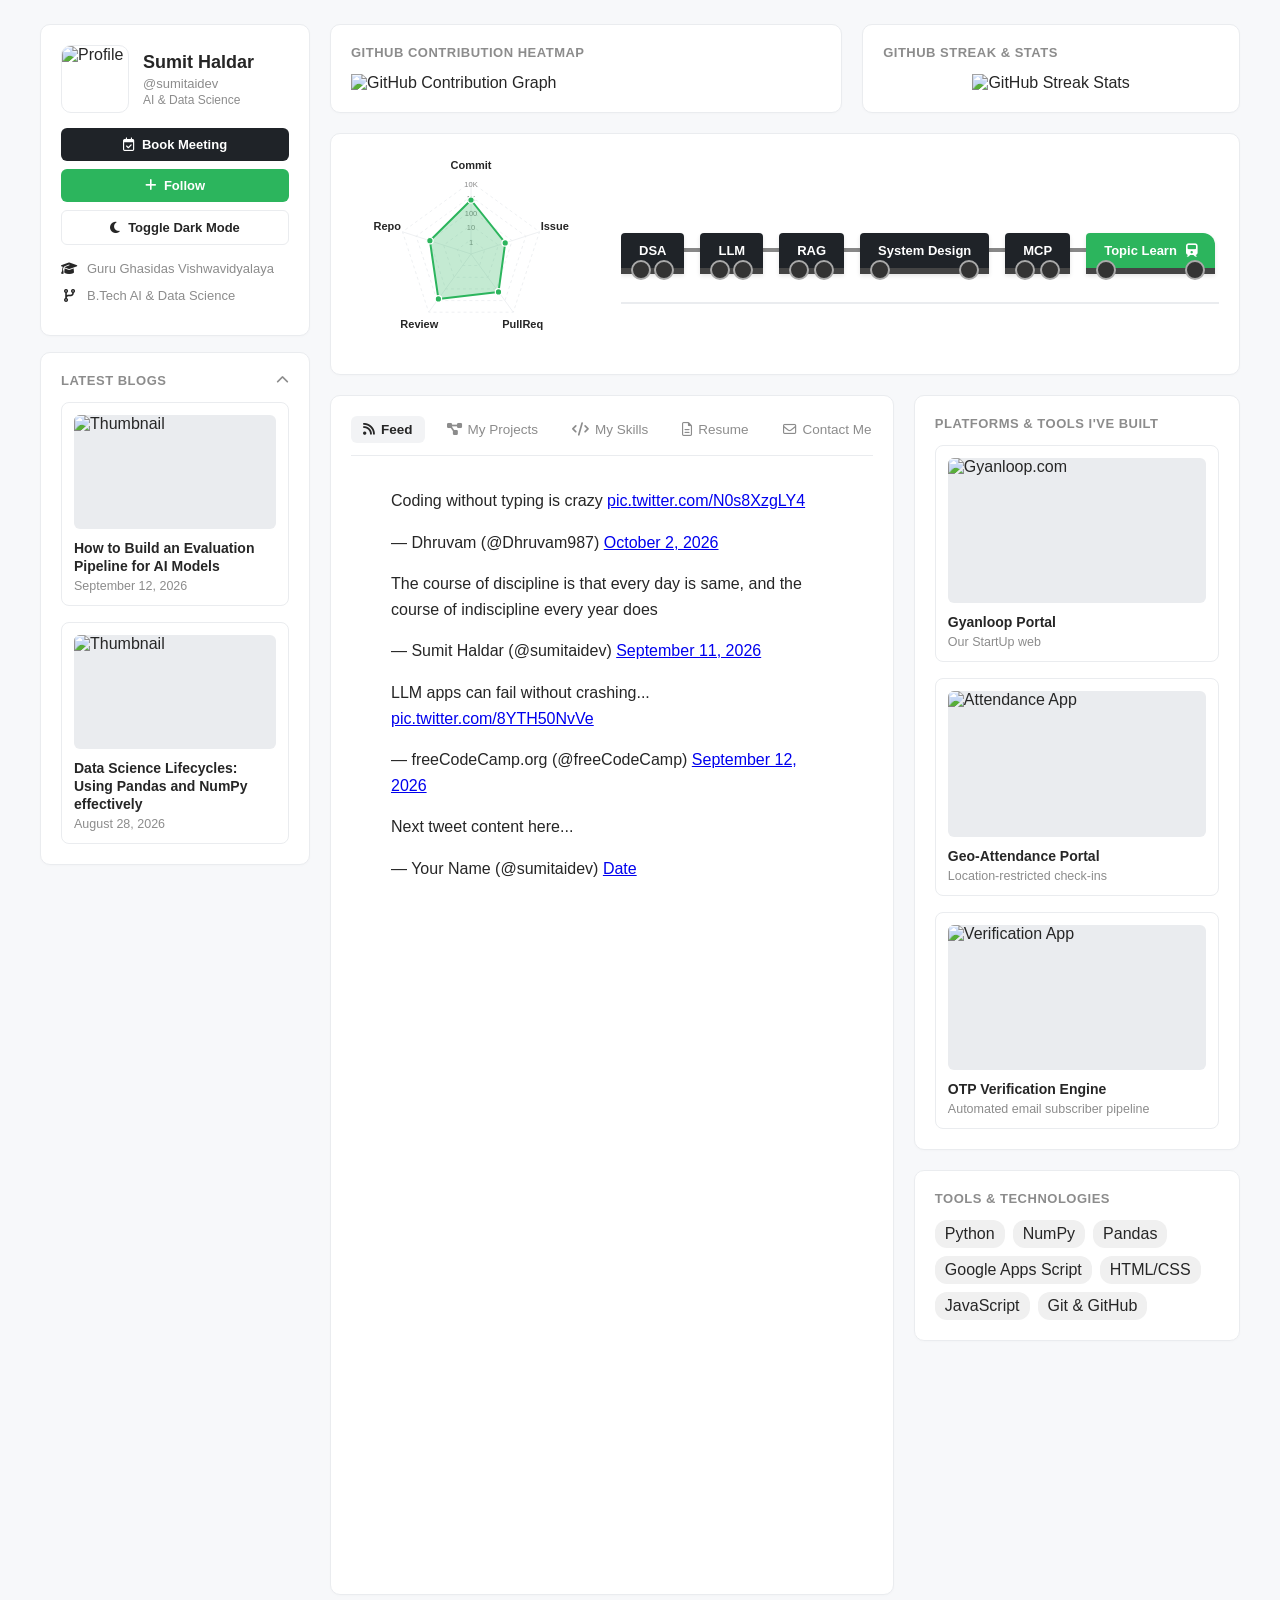
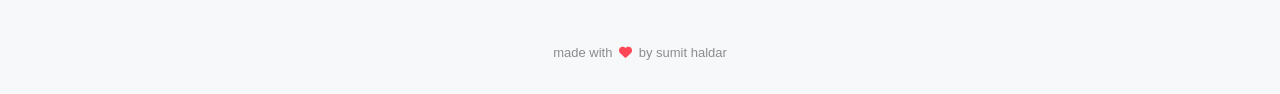
==== index.html @ 77b9a11d "Update print statement from 'Hello' to 'Goodbye'" ====
<!DOCTYPE html>
<html lang="en">
<head>
    <meta charset="UTF-8">
    <meta name="viewport" content="width=device-width, initial-scale=1.0, maximum-scale=1.0, user-scalable=no">
    
    <title>Sumit Haldar - AI & Data Science Portfolio</title>
    <meta name="description" content="Portfolio of Sumit Haldar, a B.Tech student in Artificial Intelligence & Data Science. Discover my projects, tools, and technical articles.">
    <meta name="keywords" content="Sumit Haldar, sumitaidev, AI, Data Science, Python, Machine Learning, Web Development, Portfolio">
    <meta name="author" content="Sumit Haldar">
    <meta property="og:title" content="Sumit Haldar - Developer Portfolio">
    <meta property="og:description" content="AI & Data Science engineering portfolio. Explore my recent automation projects and learning journey.">
    <meta property="og:image" content="https://raw.githubusercontent.com/sumitaidev/sumitaidev.github.io/refs/heads/main/css/Screenshot%202026-08-09%20233620.png">
    
    <link rel="icon" type="image/png" href="https://raw.githubusercontent.com/sumitaidev/sumitaidev.github.io/refs/heads/main/css/Screenshot%202026-08-09%20233620.png">
    <link rel="stylesheet" href="https://cdnjs.cloudflare.com/ajax/libs/font-awesome/6.4.0/css/all.min.css">
    <script async src="https://platform.x.com/widgets.js" charset="utf-8"></script>
    
    <style>
        :root {
            --bg-color: #f7f8fa;
            --card-bg: #ffffff;
            --text-main: #262626;
            --text-muted: #8c8c8c;
            --border-color: #eaecef;
            --brand-green: #2cb55d;
            --brand-dark: #1f2328;
            --hover-bg: #f2f3f5;
            --btn-text: #ffffff;
        }

        body.dark-mode {
            --bg-color: #0d1117;
            --card-bg: #161b22;
            --text-main: #c9d1d9;
            --text-muted: #8b949e;
            --border-color: #30363d;
            --brand-dark: #21262d;
            --hover-bg: #21262d;
            --btn-text: #c9d1d9;
        }

        * { box-sizing: border-box; }

        body {
            font-family: -apple-system, BlinkMacSystemFont, "Segoe UI", Roboto, Helvetica, Arial, sans-serif;
            background-color: var(--bg-color);
            color: var(--text-main);
            margin: 0;
            padding: 24px 16px;
            display: flex;
            flex-direction: column;
            align-items: center;
            transition: background-color 0.3s, color 0.3s;
            overflow-x: hidden;
        }

        .container { display: flex; gap: 20px; max-width: 1200px; width: 100%; align-items: flex-start; }

        .card {
            background: var(--card-bg);
            border-radius: 10px;
            border: 1px solid var(--border-color);
            box-shadow: 0 1px 3px rgba(0,0,0,0.02);
            padding: 20px;
            transition: background-color 0.3s, border-color 0.3s;
            width: 100%;
        }

        /* --- Sidebar --- */
        .sidebar { width: 270px; flex-shrink: 0; display: flex; flex-direction: column; gap: 16px; }
        .profile-header { display: flex; align-items: center; gap: 14px; }
        .profile-pic { width: 68px; height: 68px; border-radius: 10px; object-fit: cover; border: 1px solid var(--border-color); }
        .profile-info h1 { font-size: 18px; margin: 0 0 3px 0; }
        .profile-info p { font-size: 13px; color: var(--text-muted); margin: 0; }
        
        .btn-group { display: flex; flex-direction: column; gap: 8px; margin-top: 15px; }
        .btn-primary, .btn-meeting, .btn-toggle { display: flex; align-items: center; justify-content: center; gap: 8px; border-radius: 6px; padding: 9px 12px; font-size: 13px; font-weight: 600; text-decoration: none; cursor: pointer; border: none; transition: opacity 0.2s, background-color 0.3s; }
        .btn-primary { background: var(--brand-green); color: #ffffff; }
        .btn-meeting { background: var(--brand-dark); color: var(--btn-text); }
        .btn-toggle { background: transparent; color: var(--text-main); border: 1px solid var(--border-color); }
        .btn-primary:hover, .btn-meeting:hover { opacity: 0.92; }
        .btn-toggle:hover { background: var(--hover-bg); }
        
        .info-list { list-style: none; padding: 0; margin: 16px 0 0 0; font-size: 13px; color: var(--text-muted); }
        .info-list li { margin-bottom: 12px; display: flex; align-items: center; gap: 10px; word-break: break-word; }
        .info-list i { width: 16px; text-align: center; color: var(--text-main); }
        .info-list a { color: inherit; text-decoration: none; }
        .info-list a:hover { text-decoration: underline; }

        /* Blog Toggle & List Styling */
        .blog-toggle { cursor: pointer; display: flex; justify-content: space-between; align-items: center; margin: 0; }
        .toggle-icon { transition: transform 0.3s ease; }
        .toggle-icon.closed { transform: rotate(180deg); }
        .blog-wrapper { max-height: 1500px; opacity: 1; transition: max-height 0.4s ease, opacity 0.3s ease, margin-top 0.3s ease; overflow: hidden; margin-top: 14px; }
        .blog-wrapper.closed { max-height: 0; opacity: 0; margin-top: 0; }

        .blog-list, .platform-list { display: flex; flex-direction: column; gap: 16px; }
        .blog-item, .platform-item { display: flex; flex-direction: column; gap: 10px; text-decoration: none; color: inherit; padding: 12px; border-radius: 8px; border: 1px solid var(--border-color); background: var(--card-bg); transition: background 0.15s; }
        .blog-item:hover, .platform-item:hover { background: var(--hover-bg); border-color: var(--text-muted); }
        .blog-thumb, .platform-thumb { width: 100%; aspect-ratio: 16 / 9; border-radius: 6px; object-fit: cover; flex-shrink: 0; background: var(--border-color); }
        .blog-info h4, .platform-info h4 { margin: 0 0 4px 0; font-size: 14px; color: var(--text-main); line-height: 1.3; }
        .blog-info p, .platform-info p { margin: 0; font-size: 12.5px; color: var(--text-muted); }

        /* --- Main Content Section --- */
        .main-content { flex: 1; display: flex; flex-direction: column; gap: 20px; min-width: 0; width: 100%; }
        .top-row { display: flex; gap: 20px; width: 100%; }
        .heatmap-card { flex: 1.4; display: flex; flex-direction: column; overflow-x: auto; }
        .streak-card { flex: 1; display: flex; flex-direction: column; align-items: center; justify-content: center; overflow: hidden; }
        .section-title { font-size: 13px; font-weight: 600; color: var(--text-muted); text-transform: uppercase; letter-spacing: 0.5px; margin: 0 0 14px 0; }

        /* --- Learning Journey Bar (Middle Row) --- */
        .learning-wrapper { display: flex; gap: 20px; align-items: center; padding: 10px; width: 100%; overflow: hidden; }
        
        /* Radar chart container */
        .radar-wrapper { 
            position: relative; 
            width: 220px; 
            height: 200px; 
            flex-shrink: 0; 
            margin-left: 10px;
            display: flex;
            align-items: center;
            justify-content: center;
        }
        .radar-svg { width: 100%; height: 100%; }

        .train-viewport { flex: 1; overflow: hidden; position: relative; height: 100px; display: flex; align-items: center; border-bottom: 2px solid var(--border-color); margin-left: 20px; }
        .train-track { display: flex; align-items: center; position: absolute; white-space: nowrap; animation: trainMoveLR 14s linear infinite; }
        .train-car { background: var(--brand-dark); color: var(--btn-text); padding: 10px 18px; border-radius: 4px 4px 0 0; font-weight: 600; font-size: 13px; position: relative; border-bottom: 6px solid #444; box-shadow: 0 2px 4px rgba(0,0,0,0.1); }
        .train-car.engine { border-radius: 4px 12px 0 0; background: var(--brand-green); color: #fff; }
        .train-car::before, .train-car::after { content: ''; position: absolute; bottom: -12px; width: 16px; height: 16px; background: #333; border-radius: 50%; border: 2px solid #aaa; }
        .train-car::before { left: 10px; }
        .train-car::after { right: 10px; }
        .coupler { width: 16px; height: 4px; background: #888; margin-bottom: 6px; }

        @keyframes trainMoveLR {
            0% { left: 0; transform: translateX(-100%); }
            100% { left: 100%; transform: translateX(0); }
        }

        /* --- Bottom Split & Tabs --- */
        .bottom-split { display: flex; gap: 20px; align-items: flex-start; width: 100%; }
        .feed-column { flex: 1.6; min-width: 0; width: 100%; }
        .side-column { flex: 1; display: flex; flex-direction: column; gap: 20px; min-width: 280px; width: 100%; }

        /* Hidden scrollbar on tabs */
        .tabs {
            display: flex;
            gap: 10px;
            border-bottom: 1px solid var(--border-color);
            padding-bottom: 12px;
            margin-bottom: 16px;
            overflow-x: auto;
            overflow-y: hidden;
            -webkit-overflow-scrolling: touch;
            scrollbar-width: none;
            -ms-overflow-style: none;
        }
        .tabs::-webkit-scrollbar { display: none; height: 0; width: 0; }

        .tab { font-size: 13.5px; color: var(--text-muted); font-weight: 500; cursor: pointer; display: flex; align-items: center; gap: 6px; padding: 6px 12px; border-radius: 6px; transition: all 0.2s; white-space: nowrap; }
        .tab:hover { background: var(--hover-bg); }
        .tab.active { color: var(--text-main); background: var(--hover-bg); font-weight: 600; }

        .tab-content { display: none; min-height: 280px; line-height: 1.6; width: 100%; overflow-x: hidden; }
        .tab-content.active { display: block; animation: fadeIn 0.3s ease; }
        
        .tab-content iframe, .tab-content blockquote { max-width: 100%; border-radius: 8px; }
        @keyframes fadeIn { from { opacity: 0; } to { opacity: 1; } }

        /* --- Project Card Grid --- */
        .project-grid { display: grid; grid-template-columns: 1fr; gap: 16px; }
        .project-card { border: 1px solid var(--border-color); border-radius: 8px; overflow: hidden; background: var(--card-bg); display: flex; flex-direction: column; }
        .project-card img { width: 100%; aspect-ratio: 16 / 9; object-fit: cover; }
        .project-card-body { padding: 14px; }
        .project-card-body h4 { margin: 0 0 6px 0; font-size: 15px; color: var(--text-main); }
        .project-card-body p { margin: 0; font-size: 13px; color: var(--text-muted); line-height: 1.4; }

        .tool-badge { background: var(--hover-bg); color: var(--text-main); padding: 5px 10px; border-radius: 12px; font-size: 12px; border: 1px solid var(--border-color); display: inline-block; }

        /* --- Form Styling --- */
        .contact-form { display: flex; flex-direction: column; gap: 12px; max-width: 480px; margin-top: 15px;}
        .contact-form input, .contact-form textarea { width: 100%; padding: 10px 12px; border: 1px solid var(--border-color); border-radius: 6px; font-family: inherit; font-size: 13px; background: var(--card-bg); color: var(--text-main); }
        .contact-form textarea { resize: vertical; min-height: 100px; }
        .contact-form button { background: var(--brand-dark); color: var(--btn-text); border: none; padding: 10px; border-radius: 6px; font-weight: 600; cursor: pointer; transition: opacity 0.2s; }
        .contact-form button:hover { opacity: 0.92; }

        /* --- Footer --- */
        .footer { width: 100%; text-align: center; padding: 30px 20px 10px 20px; font-size: 13px; color: var(--text-muted); font-weight: 500; margin-top: 20px; }
        .footer i { color: #ff4757; margin: 0 3px; }

        /* --- Modal Popup Styling --- */
        .modal-overlay { position: fixed; top: 0; left: 0; right: 0; bottom: 0; background: rgba(0,0,0,0.6); display: flex; justify-content: center; align-items: center; z-index: 1000; opacity: 0; pointer-events: none; transition: opacity 0.3s ease; backdrop-filter: blur(3px); }
        .modal-overlay.show { opacity: 1; pointer-events: auto; }
        .modal-content { background: var(--card-bg); width: 90%; max-width: 380px; padding: 24px; border-radius: 12px; border: 1px solid var(--border-color); position: relative; text-align: center; transform: translateY(20px); transition: transform 0.3s ease; box-shadow: 0 10px 25px rgba(0,0,0,0.2); }
        .modal-overlay.show .modal-content { transform: translateY(0); }
        .modal-close { position: absolute; top: 12px; right: 16px; cursor: pointer; font-size: 24px; color: var(--text-muted); border: none; background: transparent; transition: color 0.2s; }
        .modal-close:hover { color: var(--text-main); }
        .modal-title { font-size: 18px; font-weight: 600; margin: 0 0 20px 0; color: var(--text-main); }
        
        .social-btn { display: flex; align-items: center; justify-content: center; gap: 10px; width: 100%; padding: 12px; margin-bottom: 12px; border-radius: 8px; background: var(--hover-bg); border: 1px solid var(--border-color); color: var(--text-main); text-decoration: none; font-weight: 600; font-size: 14px; transition: background 0.2s; }
        .social-btn:hover { background: var(--border-color); }
        
        .btn-subscribe { display: block; width: 100%; padding: 14px; margin-top: 20px; background: var(--brand-green); color: #fff; font-weight: 600; border-radius: 8px; border: none; cursor: pointer; font-size: 14px; transition: opacity 0.2s; }
        .btn-subscribe:hover { opacity: 0.9; }

        /* --- MOBILE RESPONSIVENESS --- */
        @media (max-width: 992px) {
            body { padding: 16px 16px 90px 16px; }
            .container { flex-direction: column; }
            .sidebar { width: 100%; }
            .top-row { flex-direction: column; }
            .bottom-split { flex-direction: column; }
            
            .feed-column { min-height: 85vh; } 
            .side-column { width: 100%; }
            
            .streak-card, #learning-row { display: none !important; }

            .tabs {
                position: fixed;
                bottom: 0;
                left: 0;
                width: 100%;
                background: var(--card-bg);
                border-top: 1px solid var(--border-color);
                border-bottom: none;
                margin: 0;
                padding: 10px 5px 15px 5px;
                display: flex;
                justify-content: space-around;
                z-index: 1000;
                box-shadow: 0 -4px 15px rgba(0,0,0,0.05);
                border-radius: 0;
                overflow-x: visible;
                scrollbar-width: none;
            }
            .tabs::-webkit-scrollbar { display: none; }
            .tab {
                flex-direction: column;
                gap: 4px;
                font-size: 11px;
                padding: 4px 8px;
                background: transparent !important;
                border-radius: 8px;
            }
            .tab i { font-size: 18px; }
            .tab.active { color: var(--brand-green); font-weight: 700; }
        }
    </style>
</head>
<body>

    <div class="container">
        <!-- 1. SIDEBAR -->
        <aside class="sidebar">
            <div class="card">
                <div class="profile-header">
                    <img src="https://raw.githubusercontent.com/sumitaidev/sumitaidev.github.io/refs/heads/main/css/Screenshot%202026-08-09%20233620.png" alt="Profile" class="profile-pic">
                    <div class="profile-info">
                        <h1>Sumit Haldar</h1>
                        <p>@sumitaidev</p>
                        <p style="font-size: 12px; margin-top: 2px;">AI & Data Science</p>
                    </div>
                </div>

                <div class="btn-group">
                    <a href="https://calendly.com" target="_blank" class="btn-meeting"><i class="fa-regular fa-calendar-check"></i> Book Meeting</a>
                    <button id="follow-btn" class="btn-primary"><i class="fa-solid fa-plus"></i> Follow</button>
                    <button id="theme-toggle" class="btn-toggle"><i class="fa-solid fa-moon"></i> Toggle Dark Mode</button>
                </div>

                <ul class="info-list">
                    <li><i class="fa-solid fa-graduation-cap"></i> Guru Ghasidas Vishwavidyalaya</li>
                    <li><i class="fa-solid fa-code-branch"></i> B.Tech AI & Data Science</li>
                </ul>
            </div>

            <div class="card" id="blog-scroll-anchor">
                <div class="section-title blog-toggle" id="blog-toggle">
                    <span>Latest Blogs</span>
                    <i class="fa-solid fa-chevron-up toggle-icon"></i>
                </div>
                <div id="sidebar-blogs" class="blog-wrapper">
                    <p style="color: var(--text-muted); font-size: 13px;">Loading blogs...</p>
                </div>
            </div>
        </aside>

        <!-- MAIN AREA -->
        <main class="main-content">
            
            <!-- TOP ROW -->
            <div class="top-row">
                <div class="card heatmap-card">
                    <div class="section-title">GitHub Contribution Heatmap</div>
                    <img src="https://ghchart.rshah.org/2cb55d/sumitaidev" alt="GitHub Contribution Graph" style="max-width: 100%; height: auto;" />
                </div>
                <div class="card streak-card">
                    <div class="section-title" style="align-self: flex-start;">GitHub Streak & Stats</div>
                    <img src="https://github-readme-streak-stats.herokuapp.com/?user=sumitaidev&theme=transparent&hide_border=true&stroke=2cb55d&ring=2cb55d&fire=2cb55d&currStreakNum=262626" alt="GitHub Streak Stats" style="max-width: 100%; height: auto;" />
                </div>
            </div>

            <!-- MIDDLE ROW (loaded from learning.txt) -->
            <div class="card" id="learning-row" style="padding: 10px;">
                <p style="color: var(--text-muted); font-size: 13px; text-align: center;">Loading learning journey...</p>
            </div>

            <!-- BOTTOM SPLIT -->
            <div class="bottom-split">
                
                <!-- FEED COLUMN -->
                <div class="card feed-column">
                    <div class="tabs">
                        <div class="tab active" data-file="feed.txt" data-target="feed"><i class="fa-solid fa-rss"></i> Feed</div>
                        <div class="tab" data-file="projects.txt" data-target="projects"><i class="fa-solid fa-diagram-project"></i> My Projects</div>
                        <div class="tab" data-file="skills.txt" data-target="skills"><i class="fa-solid fa-code"></i> My Skills</div>
                        <div class="tab" data-file="resume.txt" data-target="resume"><i class="fa-regular fa-file-lines"></i> Resume</div>
                        <div class="tab" data-file="contact.txt" data-target="contact"><i class="fa-regular fa-envelope"></i> Contact Me</div>
                    </div>

                    <div id="feed" class="tab-content active"><p style="color: var(--text-muted); font-size: 13px;">Loading feed...</p></div>
                    <div id="projects" class="tab-content"><p style="color: var(--text-muted); font-size: 13px;">Loading projects...</p></div>
                    <div id="skills" class="tab-content"><p style="color: var(--text-muted); font-size: 13px;">Loading skills...</p></div>
                    <div id="resume" class="tab-content"><p style="color: var(--text-muted); font-size: 13px;">Loading resume...</p></div>
                    <div id="contact" class="tab-content"><p style="color: var(--text-muted); font-size: 13px;">Loading contact...</p></div>
                </div>

                <!-- SIDE COLUMN -->
                <div class="side-column">
                    <div class="card">
                        <div class="section-title">Platforms & Tools I've Built</div>
                        <div id="platforms-container" class="platform-list">
                            <p style="color: var(--text-muted); font-size: 13px;">Loading platforms...</p>
                        </div>
                    </div>

                    <div class="card">
                        <div class="section-title">Tools & Technologies</div>
                        <div id="tools-container" style="display: flex; flex-wrap: wrap; gap: 8px;">
                            <p style="color: var(--text-muted); font-size: 13px;">Loading tools...</p>
                        </div>
                    </div>
                </div>
            </div>
        </main>
    </div>

    <!-- FOOTER -->
    <footer class="footer">
        made with <i class="fa-solid fa-heart"></i> by sumit haldar
    </footer>

    <!-- POPUP MODAL -->
    <div id="follow-modal" class="modal-overlay">
        <div class="modal-content">
            <button class="modal-close" id="close-modal">&times;</button>
            <h3 class="modal-title">Connect with me</h3>
            
            <a href="https://github.com/sumitaidev" target="_blank" class="social-btn">
                <i class="fa-brands fa-github"></i> GitHub
            </a>
            <a href="https://x.com/sumitaidev" target="_blank" class="social-btn">
                <i class="fa-brands fa-x-twitter"></i> X (Twitter)
            </a>
            <a href="https://linkedin.com/in/sumitaidev" target="_blank" class="social-btn">
                <i class="fa-brands fa-linkedin"></i> LinkedIn
            </a>
            <a href="mailto:hello@sumitaidev.com" class="social-btn">
                <i class="fa-solid fa-envelope"></i> Email Me
            </a>

            <button class="btn-subscribe" onclick="window.open('#', '_blank')">
                <i class="fa-regular fa-paper-plane" style="margin-right: 5px;"></i> Subscribe to Newsletter
            </button>
        </div>
    </div>

    <script>
        // --- Blog Toggle ---
        const blogToggle = document.getElementById('blog-toggle');
        const blogWrapper = document.getElementById('sidebar-blogs');
        const toggleIcon = blogToggle.querySelector('.toggle-icon');

        function setBlogToggleState() {
            if (window.innerWidth <= 992) {
                blogWrapper.classList.add('closed');
                toggleIcon.classList.add('closed');
            } else {
                blogWrapper.classList.remove('closed');
                toggleIcon.classList.remove('closed');
            }
        }
        setBlogToggleState();
        window.addEventListener('resize', setBlogToggleState);

        blogToggle.addEventListener('click', () => {
            blogWrapper.classList.toggle('closed');
            toggleIcon.classList.toggle('closed');
        });

        // --- Modal ---
        const modal = document.getElementById('follow-modal');
        const followBtn = document.getElementById('follow-btn');
        const closeBtn = document.getElementById('close-modal');
        followBtn.addEventListener('click', () => modal.classList.add('show'));
        closeBtn.addEventListener('click', () => modal.classList.remove('show'));
        modal.addEventListener('click', (e) => {
            if (e.target === modal) modal.classList.remove('show');
        });

        // --- Dark Mode ---
        const themeToggleBtn = document.getElementById('theme-toggle');
        const icon = themeToggleBtn.querySelector('i');
        if (localStorage.getItem('theme') === 'dark') {
            document.body.classList.add('dark-mode');
            icon.classList.replace('fa-moon', 'fa-sun');
        }
        themeToggleBtn.addEventListener('click', () => {
            document.body.classList.toggle('dark-mode');
            if (document.body.classList.contains('dark-mode')) {
                localStorage.setItem('theme', 'dark');
                icon.classList.replace('fa-moon', 'fa-sun');
            } else {
                localStorage.setItem('theme', 'light');
                icon.classList.replace('fa-sun', 'fa-moon');
            }
        });

        // ============================================================
        // 🎯 RADAR CHART DATA — EDIT ONLY THIS OBJECT
        // ============================================================
        const RADAR_DATA = {
            axes:     ["Commit", "Issue", "PullReq", "Review", "Repo"],
            values:   [ 75,       50,      65,        77,        60 ],
            maxValue: 100,
            scale:    ["10K", "1K", "100", "10", "1"]
        };

        function renderRadarChart() {
            const gridGroup   = document.getElementById('radar-grids');
            const axesGroup   = document.getElementById('radar-axes');
            const scaleGroup  = document.getElementById('radar-scale-labels');
            const labelGroup  = document.getElementById('radar-axis-labels');
            const polygon     = document.getElementById('radar-data-polygon');
            const dotsGroup   = document.getElementById('radar-data-dots');
            if (!gridGroup || !polygon) return; // learning.txt not loaded yet

            [gridGroup, axesGroup, scaleGroup, labelGroup, dotsGroup].forEach(g => g.innerHTML = '');
            polygon.setAttribute('points', '');

            const CX = 110, CY = 100, MAX_R = 72;
            const N = RADAR_DATA.axes.length;
            const angleFor = i => (i * 2 * Math.PI) / N;

            const polar = (radius, i) => {
                const a = angleFor(i);
                return { x: CX + radius * Math.sin(a), y: CY - radius * Math.cos(a) };
            };
            const valueToRadius = v => {
                const c = Math.max(0, Math.min(v, RADAR_DATA.maxValue));
                return (c / RADAR_DATA.maxValue) * MAX_R;
            };
            const SVGNS = 'http://www.w3.org/2000/svg';
            const mk = (tag, attrs) => {
                const el = document.createElementNS(SVGNS, tag);
                for (const k in attrs) el.setAttribute(k, attrs[k]);
                return el;
            };

            // 1. Grid rings
            RADAR_DATA.scale.forEach((_, idx) => {
                const r = MAX_R * (1 - idx / RADAR_DATA.scale.length);
                const pts = [];
                for (let i = 0; i < N; i++) {
                    const p = polar(r, i);
                    pts.push(`${p.x.toFixed(1)},${p.y.toFixed(1)}`);
                }
                gridGroup.appendChild(mk('polygon', { points: pts.join(' '), class: 'radar-grid' }));
            });

            // 2. Axis spokes
            for (let i = 0; i < N; i++) {
                const p = polar(MAX_R, i);
                axesGroup.appendChild(mk('line', {
                    x1: CX, y1: CY, x2: p.x.toFixed(1), y2: p.y.toFixed(1), class: 'radar-axis'
                }));
            }

            // 3. Scale labels
            RADAR_DATA.scale.forEach((label, idx) => {
                const r = MAX_R * (1 - idx / RADAR_DATA.scale.length);
                const t = mk('text', {
                    x: CX, y: (CY - r + 3).toFixed(1), class: 'radar-value'
                });
                t.textContent = label;
                scaleGroup.appendChild(t);
            });

            // 4. Axis name labels
            RADAR_DATA.axes.forEach((name, i) => {
                const p = polar(MAX_R + 16, i);
                const t = mk('text', {
                    x: p.x.toFixed(1), y: p.y.toFixed(1), class: 'radar-label'
                });
                t.textContent = name;
                labelGroup.appendChild(t);
            });

            // 5. Data polygon
            const dataPts = RADAR_DATA.values.map((v, i) => polar(valueToRadius(v), i));
            polygon.setAttribute('points',
                dataPts.map(p => `${p.x.toFixed(1)},${p.y.toFixed(1)}`).join(' '));

            // 6. Dots
            dataPts.forEach(p => {
                dotsGroup.appendChild(mk('circle', {
                    cx: p.x.toFixed(1), cy: p.y.toFixed(1), r: '3.2', class: 'radar-dot'
                }));
            });
        }

        // ============================================================
        // 📥 FETCH .txt FILES — always fresh (cache-busted)
        // ============================================================
        const fileCache = {};

        async function fetchTxtFile(fileName, targetId, forceFresh = false) {
            const container = document.getElementById(targetId);
            if (!container) return;

            const url = forceFresh
                ? `${fileName}?v=${Date.now()}`
                : `${fileName}?v=${Math.floor(Date.now() / 1000)}`;

            try {
                const response = await fetch(url, { cache: 'no-store' });
                if (!response.ok) throw new Error(`HTTP ${response.status}`);
                const html = await response.text();

                if (fileCache[fileName] === html && !forceFresh) return;
                fileCache[fileName] = html;

                container.innerHTML = html;

                // 🔥 Re-render radar chart every time learning.txt loads/refreshes
                if (fileName === 'learning.txt') {
                    renderRadarChart();
                }
                // Re-run Twitter widgets if feed loaded
                if (targetId === 'feed' && window.twttr) {
                    window.twttr.widgets.load(container);
                }
            } catch (error) {
                console.error(`Error loading ${fileName}:`, error);
                container.innerHTML = `<p style="font-size: 13px; color: red;">Error loading ${fileName}. (${error.message})</p>`;
            }
        }

        // Manual refresh helpers
        window.refreshAll = function () {
            fetchTxtFile('feed.txt', 'feed', true);
            fetchTxtFile('blogs.txt', 'sidebar-blogs', true);
            fetchTxtFile('learning.txt', 'learning-row', true);
            fetchTxtFile('platforms.txt', 'platforms-container', true);
            fetchTxtFile('tools.txt', 'tools-container', true);
            fetchTxtFile('projects.txt', 'projects', true);
            fetchTxtFile('skills.txt', 'skills', true);
            fetchTxtFile('resume.txt', 'resume', true);
            fetchTxtFile('contact.txt', 'contact', true);
        };

        // --- Tab Switching ---
        const tabs = document.querySelectorAll('.tab');
        const contents = document.querySelectorAll('.tab-content');

        tabs.forEach(tab => {
            tab.addEventListener('click', (e) => {
                tabs.forEach(t => t.classList.remove('active'));
                contents.forEach(c => c.classList.remove('active'));
                
                e.currentTarget.classList.add('active');
                const targetId = e.currentTarget.getAttribute('data-target');
                document.getElementById(targetId).classList.add('active');

                const fileName = e.currentTarget.getAttribute('data-file');
                if (fileName) fetchTxtFile(fileName, targetId, true);
                
                if (window.innerWidth <= 992) {
                    document.getElementById('blog-scroll-anchor')
                        .scrollIntoView({ behavior: 'smooth', block: 'start' });
                }
            });
        });

        // --- Initial Load ---
        document.addEventListener('DOMContentLoaded', () => {
            fetchTxtFile('feed.txt', 'feed');
            fetchTxtFile('blogs.txt', 'sidebar-blogs');
            fetchTxtFile('learning.txt', 'learning-row');   // ← radar chart renders here
            fetchTxtFile('platforms.txt', 'platforms-container');
            fetchTxtFile('tools.txt', 'tools-container');
            fetchTxtFile('projects.txt', 'projects');
            fetchTxtFile('skills.txt', 'skills');
            fetchTxtFile('resume.txt', 'resume');
            fetchTxtFile('contact.txt', 'contact');
        });
    </script>
</body>
</html>
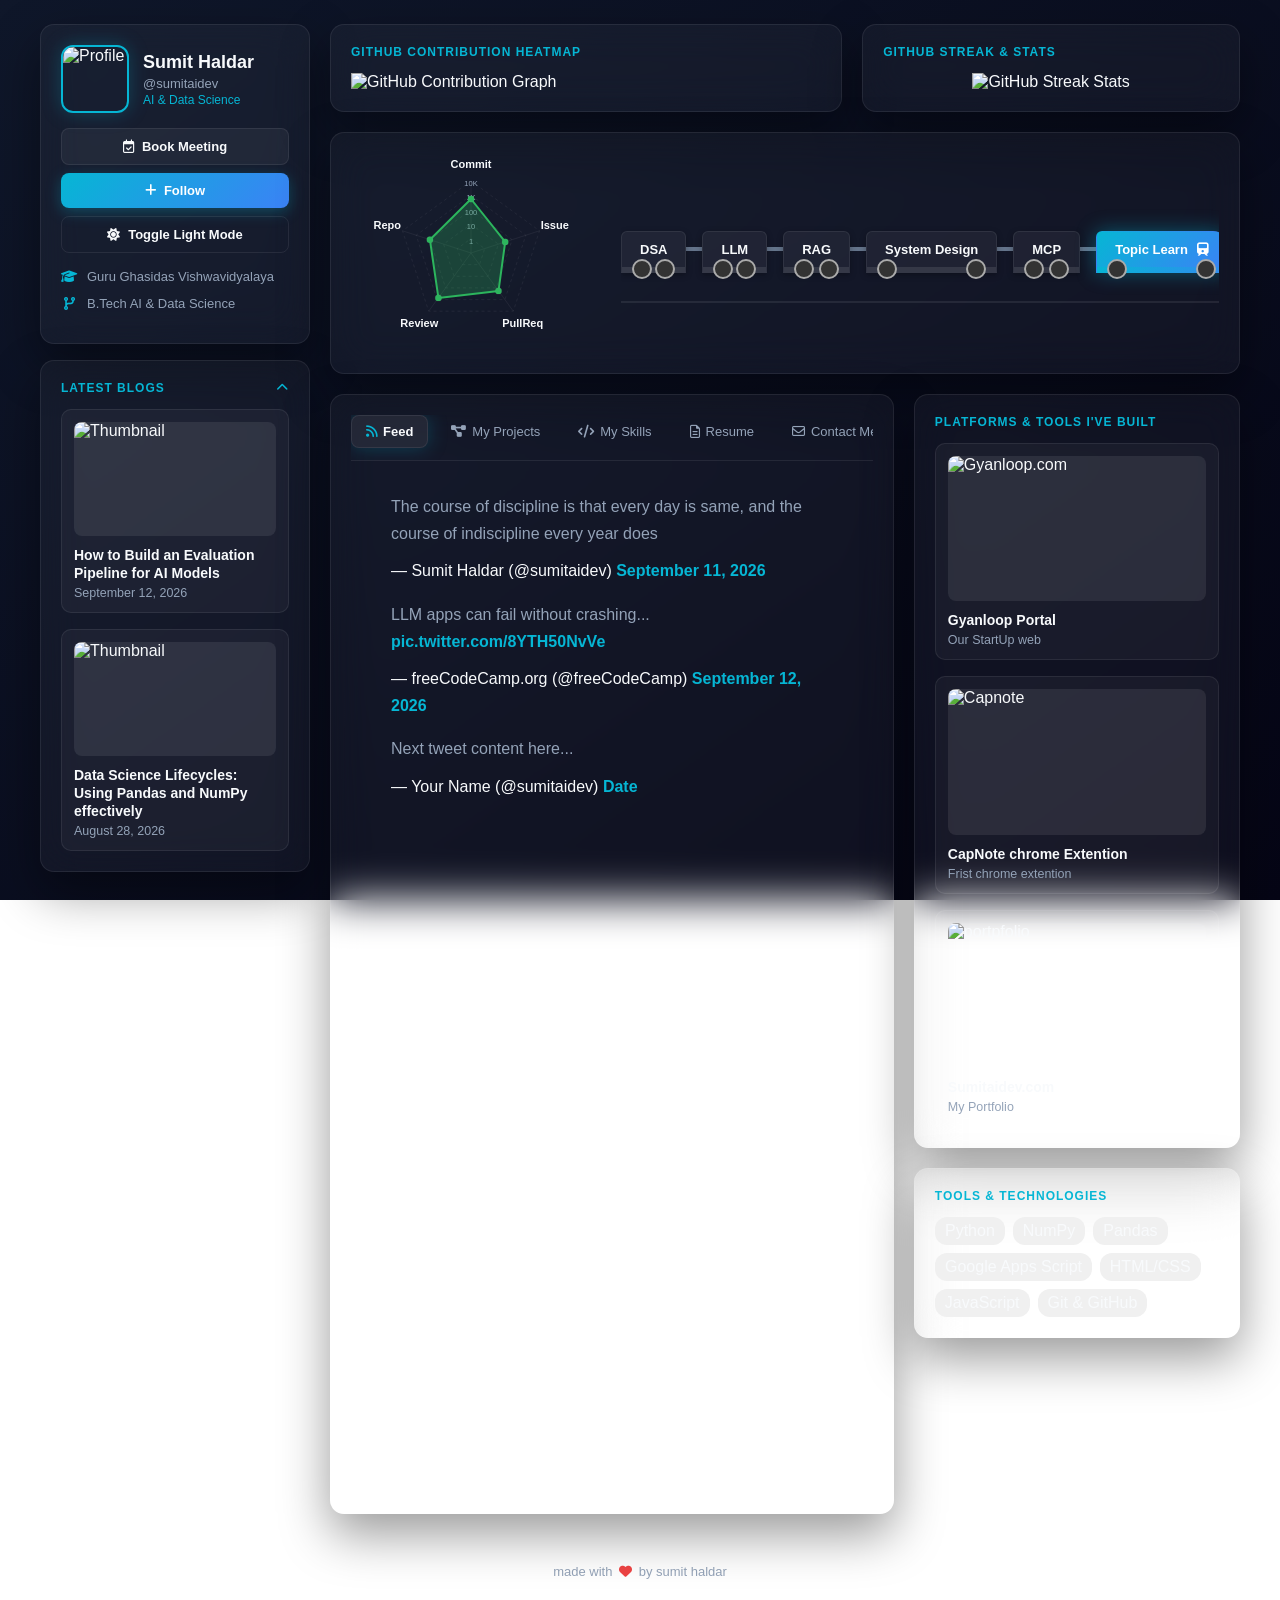
==== commit de103bb3: "Update index.html" ====
--- a/index.html
+++ b/index.html
@@ -17,137 +17,255 @@
     <script async src="https://platform.x.com/widgets.js" charset="utf-8"></script>
     
     <style>
+        /* ============================================================
+           🎨 DARK THEME (DEFAULT) — Cyan / Blue Glassmorphism
+           ============================================================ */
         :root {
-            --bg-color: #f7f8fa;
-            --card-bg: #ffffff;
-            --text-main: #262626;
-            --text-muted: #8c8c8c;
-            --border-color: #eaecef;
-            --brand-green: #2cb55d;
-            --brand-dark: #1f2328;
-            --hover-bg: #f2f3f5;
+            --bg-color: #090d16;
+            --bg-gradient: linear-gradient(145deg, #0f172a 0%, #050515 100%);
+            --card-bg: rgba(255, 255, 255, 0.04);
+            --card-solid: #0f172a;
+            --text-main: #f8fafc;
+            --text-muted: #94a3b8;
+            --text-dim: #64748b;
+            --border-color: rgba(255, 255, 255, 0.08);
+            --brand-green: #06b6d4;                     /* was #2cb55d — now cyan */
+            --brand-green-soft: rgba(6, 182, 212, 0.15);
+            --brand-dark: rgba(255, 255, 255, 0.05);
+            --brand-gradient: linear-gradient(135deg, #06b6d4 0%, #3b82f6 100%);
+            --hover-bg: rgba(255, 255, 255, 0.07);
             --btn-text: #ffffff;
-        }
-
-        body.dark-mode {
-            --bg-color: #0d1117;
-            --card-bg: #161b22;
-            --text-main: #c9d1d9;
-            --text-muted: #8b949e;
-            --border-color: #30363d;
-            --brand-dark: #21262d;
-            --hover-bg: #21262d;
-            --btn-text: #c9d1d9;
+            --shadow-card: 0 20px 50px rgba(0, 0, 0, 0.4);
+            --shadow-glow: 0 0 20px rgba(6, 182, 212, 0.25);
+
+            /* Radar chart */
+            --chart-grid: rgba(255, 255, 255, 0.12);
+            --chart-poly-fill: rgba(6, 182, 212, 0.25);
+            --chart-poly-stroke: #06b6d4;
+            --chart-dot: #06b6d4;
+        }
+
+        /* ============================================================
+           ☀️ LIGHT THEME (toggle)
+           ============================================================ */
+        body.light-mode {
+            --bg-color: #f4f6fb;
+            --bg-gradient: linear-gradient(145deg, #e8eefc 0%, #f7f9fd 100%);
+            --card-bg: rgba(255, 255, 255, 0.85);
+            --card-solid: #ffffff;
+            --text-main: #0f172a;
+            --text-muted: #475569;
+            --text-dim: #64748b;
+            --border-color: rgba(15, 23, 42, 0.08);
+            --brand-green: #0891b2;
+            --brand-green-soft: rgba(8, 145, 178, 0.12);
+            --brand-dark: rgba(15, 23, 42, 0.05);
+            --brand-gradient: linear-gradient(135deg, #0891b2 0%, #2563eb 100%);
+            --hover-bg: rgba(15, 23, 42, 0.06);
+            --btn-text: #ffffff;
+            --shadow-card: 0 10px 30px rgba(15, 23, 42, 0.08);
+            --shadow-glow: 0 0 20px rgba(8, 145, 178, 0.15);
+
+            --chart-grid: rgba(15, 23, 42, 0.15);
+            --chart-poly-fill: rgba(8, 145, 178, 0.2);
+            --chart-poly-stroke: #0891b2;
+            --chart-dot: #0891b2;
         }
 
         * { box-sizing: border-box; }
 
         body {
             font-family: -apple-system, BlinkMacSystemFont, "Segoe UI", Roboto, Helvetica, Arial, sans-serif;
-            background-color: var(--bg-color);
+            background: var(--bg-color);
+            background: var(--bg-gradient);
+            background-attachment: fixed;
             color: var(--text-main);
             margin: 0;
             padding: 24px 16px;
             display: flex;
             flex-direction: column;
             align-items: center;
-            transition: background-color 0.3s, color 0.3s;
+            transition: background 0.4s ease, color 0.3s ease;
             overflow-x: hidden;
+            min-height: 100vh;
         }
 
         .container { display: flex; gap: 20px; max-width: 1200px; width: 100%; align-items: flex-start; }
 
+        /* --- Glass Card --- */
         .card {
             background: var(--card-bg);
-            border-radius: 10px;
-            border: 1px solid var(--border-color);
-            box-shadow: 0 1px 3px rgba(0,0,0,0.02);
+            backdrop-filter: blur(20px);
+            -webkit-backdrop-filter: blur(20px);
+            border-radius: 14px;
+            border: 1px solid var(--border-color);
+            box-shadow: var(--shadow-card);
             padding: 20px;
-            transition: background-color 0.3s, border-color 0.3s;
+            transition: background 0.3s, border-color 0.3s;
             width: 100%;
         }
 
         /* --- Sidebar --- */
         .sidebar { width: 270px; flex-shrink: 0; display: flex; flex-direction: column; gap: 16px; }
         .profile-header { display: flex; align-items: center; gap: 14px; }
-        .profile-pic { width: 68px; height: 68px; border-radius: 10px; object-fit: cover; border: 1px solid var(--border-color); }
-        .profile-info h1 { font-size: 18px; margin: 0 0 3px 0; }
+        .profile-pic {
+            width: 68px; height: 68px;
+            border-radius: 12px;
+            object-fit: cover;
+            border: 2px solid var(--brand-green);
+            box-shadow: var(--shadow-glow);
+        }
+        .profile-info h1 { font-size: 18px; margin: 0 0 3px 0; color: var(--text-main); }
         .profile-info p { font-size: 13px; color: var(--text-muted); margin: 0; }
+        .profile-info p:last-child { color: var(--brand-green) !important; font-weight: 500; }
         
         .btn-group { display: flex; flex-direction: column; gap: 8px; margin-top: 15px; }
-        .btn-primary, .btn-meeting, .btn-toggle { display: flex; align-items: center; justify-content: center; gap: 8px; border-radius: 6px; padding: 9px 12px; font-size: 13px; font-weight: 600; text-decoration: none; cursor: pointer; border: none; transition: opacity 0.2s, background-color 0.3s; }
-        .btn-primary { background: var(--brand-green); color: #ffffff; }
-        .btn-meeting { background: var(--brand-dark); color: var(--btn-text); }
-        .btn-toggle { background: transparent; color: var(--text-main); border: 1px solid var(--border-color); }
-        .btn-primary:hover, .btn-meeting:hover { opacity: 0.92; }
+
+        .btn-primary, .btn-meeting, .btn-toggle {
+            display: flex; align-items: center; justify-content: center; gap: 8px;
+            border-radius: 8px; padding: 10px 12px;
+            font-size: 13px; font-weight: 600;
+            text-decoration: none; cursor: pointer;
+            border: none;
+            font-family: inherit;
+            transition: all 0.25s ease;
+        }
+        .btn-primary {
+            background: var(--brand-gradient);
+            color: #ffffff;
+            box-shadow: 0 4px 15px rgba(6, 182, 212, 0.3);
+        }
+        .btn-primary:hover {
+            transform: translateY(-2px);
+            box-shadow: 0 6px 22px rgba(6, 182, 212, 0.5);
+        }
+        .btn-meeting {
+            background: var(--brand-dark);
+            color: var(--text-main);
+            border: 1px solid var(--border-color);
+        }
+        .btn-meeting:hover { background: var(--hover-bg); transform: translateY(-1px); }
+        .btn-toggle {
+            background: transparent;
+            color: var(--text-main);
+            border: 1px solid var(--border-color);
+        }
         .btn-toggle:hover { background: var(--hover-bg); }
         
         .info-list { list-style: none; padding: 0; margin: 16px 0 0 0; font-size: 13px; color: var(--text-muted); }
         .info-list li { margin-bottom: 12px; display: flex; align-items: center; gap: 10px; word-break: break-word; }
-        .info-list i { width: 16px; text-align: center; color: var(--text-main); }
+        .info-list i { width: 16px; text-align: center; color: var(--brand-green); }
         .info-list a { color: inherit; text-decoration: none; }
         .info-list a:hover { text-decoration: underline; }
 
-        /* Blog Toggle & List Styling */
+        /* --- Blog Toggle & List --- */
         .blog-toggle { cursor: pointer; display: flex; justify-content: space-between; align-items: center; margin: 0; }
-        .toggle-icon { transition: transform 0.3s ease; }
+        .toggle-icon { transition: transform 0.3s ease; color: var(--brand-green); }
         .toggle-icon.closed { transform: rotate(180deg); }
         .blog-wrapper { max-height: 1500px; opacity: 1; transition: max-height 0.4s ease, opacity 0.3s ease, margin-top 0.3s ease; overflow: hidden; margin-top: 14px; }
         .blog-wrapper.closed { max-height: 0; opacity: 0; margin-top: 0; }
 
         .blog-list, .platform-list { display: flex; flex-direction: column; gap: 16px; }
-        .blog-item, .platform-item { display: flex; flex-direction: column; gap: 10px; text-decoration: none; color: inherit; padding: 12px; border-radius: 8px; border: 1px solid var(--border-color); background: var(--card-bg); transition: background 0.15s; }
-        .blog-item:hover, .platform-item:hover { background: var(--hover-bg); border-color: var(--text-muted); }
-        .blog-thumb, .platform-thumb { width: 100%; aspect-ratio: 16 / 9; border-radius: 6px; object-fit: cover; flex-shrink: 0; background: var(--border-color); }
+        .blog-item, .platform-item {
+            display: flex; flex-direction: column; gap: 10px;
+            text-decoration: none; color: inherit;
+            padding: 12px; border-radius: 10px;
+            border: 1px solid var(--border-color);
+            background: var(--card-bg);
+            transition: all 0.2s ease;
+        }
+        .blog-item:hover, .platform-item:hover {
+            background: var(--hover-bg);
+            border-color: var(--brand-green);
+            transform: translateY(-2px);
+            box-shadow: var(--shadow-glow);
+        }
+        .blog-thumb, .platform-thumb {
+            width: 100%; aspect-ratio: 16 / 9; border-radius: 8px;
+            object-fit: cover; flex-shrink: 0; background: var(--border-color);
+        }
         .blog-info h4, .platform-info h4 { margin: 0 0 4px 0; font-size: 14px; color: var(--text-main); line-height: 1.3; }
         .blog-info p, .platform-info p { margin: 0; font-size: 12.5px; color: var(--text-muted); }
 
-        /* --- Main Content Section --- */
+        /* --- Main Content --- */
         .main-content { flex: 1; display: flex; flex-direction: column; gap: 20px; min-width: 0; width: 100%; }
         .top-row { display: flex; gap: 20px; width: 100%; }
         .heatmap-card { flex: 1.4; display: flex; flex-direction: column; overflow-x: auto; }
         .streak-card { flex: 1; display: flex; flex-direction: column; align-items: center; justify-content: center; overflow: hidden; }
-        .section-title { font-size: 13px; font-weight: 600; color: var(--text-muted); text-transform: uppercase; letter-spacing: 0.5px; margin: 0 0 14px 0; }
-
-        /* --- Learning Journey Bar (Middle Row) --- */
+
+        .section-title {
+            font-size: 12px; font-weight: 700;
+            color: var(--brand-green);
+            text-transform: uppercase;
+            letter-spacing: 1px;
+            margin: 0 0 14px 0;
+        }
+
+        /* --- Learning Journey --- */
         .learning-wrapper { display: flex; gap: 20px; align-items: center; padding: 10px; width: 100%; overflow: hidden; }
         
-        /* Radar chart container */
-        .radar-wrapper { 
-            position: relative; 
-            width: 220px; 
-            height: 200px; 
-            flex-shrink: 0; 
+        .radar-wrapper {
+            position: relative;
+            width: 220px; height: 200px;
+            flex-shrink: 0;
             margin-left: 10px;
-            display: flex;
-            align-items: center;
-            justify-content: center;
+            display: flex; align-items: center; justify-content: center;
         }
         .radar-svg { width: 100%; height: 100%; }
 
-        .train-viewport { flex: 1; overflow: hidden; position: relative; height: 100px; display: flex; align-items: center; border-bottom: 2px solid var(--border-color); margin-left: 20px; }
-        .train-track { display: flex; align-items: center; position: absolute; white-space: nowrap; animation: trainMoveLR 14s linear infinite; }
-        .train-car { background: var(--brand-dark); color: var(--btn-text); padding: 10px 18px; border-radius: 4px 4px 0 0; font-weight: 600; font-size: 13px; position: relative; border-bottom: 6px solid #444; box-shadow: 0 2px 4px rgba(0,0,0,0.1); }
-        .train-car.engine { border-radius: 4px 12px 0 0; background: var(--brand-green); color: #fff; }
-        .train-car::before, .train-car::after { content: ''; position: absolute; bottom: -12px; width: 16px; height: 16px; background: #333; border-radius: 50%; border: 2px solid #aaa; }
+        .train-viewport {
+            flex: 1; overflow: hidden; position: relative;
+            height: 100px; display: flex; align-items: center;
+            border-bottom: 2px solid var(--border-color);
+            margin-left: 20px;
+        }
+        .train-track {
+            display: flex; align-items: center; position: absolute;
+            white-space: nowrap;
+            animation: trainMoveLR 14s linear infinite;
+        }
+        .train-car {
+            background: var(--brand-dark);
+            color: var(--text-main);
+            border: 1px solid var(--border-color);
+            padding: 10px 18px;
+            border-radius: 6px 6px 0 0;
+            font-weight: 600;
+            font-size: 13px;
+            position: relative;
+            border-bottom: 6px solid rgba(255, 255, 255, 0.1);
+            box-shadow: 0 2px 6px rgba(0, 0, 0, 0.3);
+        }
+        .train-car.engine {
+            border-radius: 6px 14px 0 0;
+            background: var(--brand-gradient);
+            color: #fff;
+            border-color: transparent;
+            box-shadow: 0 0 20px rgba(6, 182, 212, 0.4);
+        }
+        .train-car::before, .train-car::after {
+            content: ''; position: absolute;
+            bottom: -12px; width: 16px; height: 16px;
+            background: #333; border-radius: 50%;
+            border: 2px solid #aaa;
+        }
         .train-car::before { left: 10px; }
         .train-car::after { right: 10px; }
-        .coupler { width: 16px; height: 4px; background: #888; margin-bottom: 6px; }
+        .coupler { width: 16px; height: 4px; background: var(--text-dim); margin-bottom: 6px; }
 
         @keyframes trainMoveLR {
-            0% { left: 0; transform: translateX(-100%); }
+            0%   { left: 0; transform: translateX(-100%); }
             100% { left: 100%; transform: translateX(0); }
         }
 
-        /* --- Bottom Split & Tabs --- */
+        /* --- Bottom Split --- */
         .bottom-split { display: flex; gap: 20px; align-items: flex-start; width: 100%; }
         .feed-column { flex: 1.6; min-width: 0; width: 100%; }
         .side-column { flex: 1; display: flex; flex-direction: column; gap: 20px; min-width: 280px; width: 100%; }
 
-        /* Hidden scrollbar on tabs */
+        /* --- Tabs (hidden scrollbar) --- */
         .tabs {
-            display: flex;
-            gap: 10px;
+            display: flex; gap: 8px;
             border-bottom: 1px solid var(--border-color);
             padding-bottom: 12px;
             margin-bottom: 16px;
@@ -159,53 +277,184 @@
         }
         .tabs::-webkit-scrollbar { display: none; height: 0; width: 0; }
 
-        .tab { font-size: 13.5px; color: var(--text-muted); font-weight: 500; cursor: pointer; display: flex; align-items: center; gap: 6px; padding: 6px 12px; border-radius: 6px; transition: all 0.2s; white-space: nowrap; }
-        .tab:hover { background: var(--hover-bg); }
-        .tab.active { color: var(--text-main); background: var(--hover-bg); font-weight: 600; }
-
-        .tab-content { display: none; min-height: 280px; line-height: 1.6; width: 100%; overflow-x: hidden; }
+        .tab {
+            font-size: 13px;
+            color: var(--text-muted);
+            font-weight: 500;
+            cursor: pointer;
+            display: flex; align-items: center; gap: 6px;
+            padding: 8px 14px;
+            border-radius: 8px;
+            transition: all 0.2s ease;
+            white-space: nowrap;
+            border: 1px solid transparent;
+        }
+        .tab:hover { background: var(--hover-bg); color: var(--text-main); }
+        .tab.active {
+            color: var(--text-main);
+            background: var(--hover-bg);
+            border-color: var(--border-color);
+            font-weight: 600;
+            box-shadow: var(--shadow-glow);
+        }
+        .tab.active i { color: var(--brand-green); }
+
+        .tab-content {
+            display: none; min-height: 280px;
+            line-height: 1.7; width: 100%;
+            overflow-x: hidden;
+            color: var(--text-main);
+        }
         .tab-content.active { display: block; animation: fadeIn 0.3s ease; }
+
+        /* Content typography inside tabs */
+        .tab-content h3 { color: var(--text-main); font-size: 16px; margin: 0 0 12px 0; }
+        .tab-content p { color: var(--text-muted); margin: 0 0 10px 0; }
+        .tab-content ul { color: var(--text-muted); padding-left: 20px; margin: 0 0 12px 0; }
+        .tab-content li { margin-bottom: 10px; }
+        .tab-content b, .tab-content strong { color: var(--text-main); }
+        .tab-content a { color: var(--brand-green); text-decoration: none; font-weight: 600; }
+        .tab-content a:hover { text-decoration: underline; }
+        .tab-content hr { border: none; border-top: 1px solid var(--border-color); margin: 20px 0; }
         
         .tab-content iframe, .tab-content blockquote { max-width: 100%; border-radius: 8px; }
         @keyframes fadeIn { from { opacity: 0; } to { opacity: 1; } }
 
-        /* --- Project Card Grid --- */
+        /* --- Radar Chart SVG --- */
+        .radar-grid    { fill: none; stroke: var(--chart-grid); stroke-width: 0.8; stroke-dasharray: 3 3; }
+        .radar-axis    { stroke: var(--chart-grid); stroke-width: 0.8; }
+        .radar-label   { font-size: 11px; fill: var(--text-main); font-weight: 600; text-anchor: middle; dominant-baseline: middle; }
+        .radar-value   { font-size: 7.5px; fill: var(--text-muted); text-anchor: middle; dominant-baseline: middle; }
+        .radar-polygon { fill: var(--chart-poly-fill); stroke: var(--chart-poly-stroke); stroke-width: 2; stroke-linejoin: round; }
+        .radar-dot     { fill: var(--chart-dot); stroke: var(--card-solid); stroke-width: 1.2; }
+
+        /* --- Project Cards --- */
         .project-grid { display: grid; grid-template-columns: 1fr; gap: 16px; }
-        .project-card { border: 1px solid var(--border-color); border-radius: 8px; overflow: hidden; background: var(--card-bg); display: flex; flex-direction: column; }
+        .project-card {
+            border: 1px solid var(--border-color);
+            border-radius: 10px; overflow: hidden;
+            background: var(--card-bg);
+            display: flex; flex-direction: column;
+            transition: all 0.2s ease;
+        }
+        .project-card:hover { transform: translateY(-2px); border-color: var(--brand-green); box-shadow: var(--shadow-glow); }
         .project-card img { width: 100%; aspect-ratio: 16 / 9; object-fit: cover; }
         .project-card-body { padding: 14px; }
         .project-card-body h4 { margin: 0 0 6px 0; font-size: 15px; color: var(--text-main); }
         .project-card-body p { margin: 0; font-size: 13px; color: var(--text-muted); line-height: 1.4; }
 
-        .tool-badge { background: var(--hover-bg); color: var(--text-main); padding: 5px 10px; border-radius: 12px; font-size: 12px; border: 1px solid var(--border-color); display: inline-block; }
-
-        /* --- Form Styling --- */
-        .contact-form { display: flex; flex-direction: column; gap: 12px; max-width: 480px; margin-top: 15px;}
-        .contact-form input, .contact-form textarea { width: 100%; padding: 10px 12px; border: 1px solid var(--border-color); border-radius: 6px; font-family: inherit; font-size: 13px; background: var(--card-bg); color: var(--text-main); }
+        /* --- Tools --- */
+        .tool-badge {
+            background: var(--hover-bg);
+            color: var(--text-main);
+            padding: 6px 12px;
+            border-radius: 20px;
+            font-size: 12px;
+            border: 1px solid var(--border-color);
+            display: inline-block;
+            transition: all 0.2s ease;
+        }
+        .tool-badge:hover { border-color: var(--brand-green); color: var(--brand-green); }
+
+        /* --- Forms --- */
+        .contact-form { display: flex; flex-direction: column; gap: 12px; max-width: 480px; margin-top: 15px; }
+        .contact-form input, .contact-form textarea {
+            width: 100%; padding: 12px 14px;
+            border: 1px solid var(--border-color);
+            border-radius: 8px;
+            font-family: inherit; font-size: 13px;
+            background: var(--card-bg);
+            color: var(--text-main);
+            outline: none;
+            transition: all 0.2s ease;
+        }
+        .contact-form input:focus, .contact-form textarea:focus {
+            border-color: var(--brand-green);
+            box-shadow: 0 0 0 3px var(--brand-green-soft);
+        }
         .contact-form textarea { resize: vertical; min-height: 100px; }
-        .contact-form button { background: var(--brand-dark); color: var(--btn-text); border: none; padding: 10px; border-radius: 6px; font-weight: 600; cursor: pointer; transition: opacity 0.2s; }
-        .contact-form button:hover { opacity: 0.92; }
+        .contact-form button {
+            background: var(--brand-gradient);
+            color: #fff;
+            border: none;
+            padding: 12px;
+            border-radius: 8px;
+            font-weight: 600;
+            cursor: pointer;
+            transition: all 0.2s ease;
+            box-shadow: 0 4px 15px rgba(6, 182, 212, 0.3);
+        }
+        .contact-form button:hover { transform: translateY(-2px); box-shadow: 0 6px 22px rgba(6, 182, 212, 0.5); }
 
         /* --- Footer --- */
-        .footer { width: 100%; text-align: center; padding: 30px 20px 10px 20px; font-size: 13px; color: var(--text-muted); font-weight: 500; margin-top: 20px; }
-        .footer i { color: #ff4757; margin: 0 3px; }
-
-        /* --- Modal Popup Styling --- */
-        .modal-overlay { position: fixed; top: 0; left: 0; right: 0; bottom: 0; background: rgba(0,0,0,0.6); display: flex; justify-content: center; align-items: center; z-index: 1000; opacity: 0; pointer-events: none; transition: opacity 0.3s ease; backdrop-filter: blur(3px); }
+        .footer {
+            width: 100%; text-align: center;
+            padding: 30px 20px 10px 20px;
+            font-size: 13px; color: var(--text-muted);
+            font-weight: 500; margin-top: 20px;
+        }
+        .footer i { color: #ef4444; margin: 0 3px; }
+
+        /* --- Modal --- */
+        .modal-overlay {
+            position: fixed; top: 0; left: 0; right: 0; bottom: 0;
+            background: rgba(0, 0, 0, 0.7);
+            backdrop-filter: blur(6px);
+            display: flex; justify-content: center; align-items: center;
+            z-index: 1000; opacity: 0; pointer-events: none;
+            transition: opacity 0.3s ease;
+        }
         .modal-overlay.show { opacity: 1; pointer-events: auto; }
-        .modal-content { background: var(--card-bg); width: 90%; max-width: 380px; padding: 24px; border-radius: 12px; border: 1px solid var(--border-color); position: relative; text-align: center; transform: translateY(20px); transition: transform 0.3s ease; box-shadow: 0 10px 25px rgba(0,0,0,0.2); }
+        .modal-content {
+            background: var(--card-solid);
+            width: 90%; max-width: 380px;
+            padding: 28px;
+            border-radius: 16px;
+            border: 1px solid var(--border-color);
+            position: relative; text-align: center;
+            transform: translateY(20px);
+            transition: transform 0.3s ease;
+            box-shadow: 0 20px 50px rgba(0, 0, 0, 0.5);
+        }
         .modal-overlay.show .modal-content { transform: translateY(0); }
-        .modal-close { position: absolute; top: 12px; right: 16px; cursor: pointer; font-size: 24px; color: var(--text-muted); border: none; background: transparent; transition: color 0.2s; }
+        .modal-close {
+            position: absolute; top: 12px; right: 16px;
+            cursor: pointer; font-size: 24px;
+            color: var(--text-muted);
+            border: none; background: transparent;
+            transition: color 0.2s;
+        }
         .modal-close:hover { color: var(--text-main); }
         .modal-title { font-size: 18px; font-weight: 600; margin: 0 0 20px 0; color: var(--text-main); }
         
-        .social-btn { display: flex; align-items: center; justify-content: center; gap: 10px; width: 100%; padding: 12px; margin-bottom: 12px; border-radius: 8px; background: var(--hover-bg); border: 1px solid var(--border-color); color: var(--text-main); text-decoration: none; font-weight: 600; font-size: 14px; transition: background 0.2s; }
-        .social-btn:hover { background: var(--border-color); }
+        .social-btn {
+            display: flex; align-items: center; justify-content: center; gap: 10px;
+            width: 100%; padding: 12px; margin-bottom: 10px;
+            border-radius: 10px;
+            background: var(--hover-bg);
+            border: 1px solid var(--border-color);
+            color: var(--text-main);
+            text-decoration: none; font-weight: 600; font-size: 14px;
+            transition: all 0.2s ease;
+        }
+        .social-btn:hover {
+            background: var(--brand-green-soft);
+            border-color: var(--brand-green);
+            transform: translateY(-1px);
+        }
         
-        .btn-subscribe { display: block; width: 100%; padding: 14px; margin-top: 20px; background: var(--brand-green); color: #fff; font-weight: 600; border-radius: 8px; border: none; cursor: pointer; font-size: 14px; transition: opacity 0.2s; }
-        .btn-subscribe:hover { opacity: 0.9; }
-
-        /* --- MOBILE RESPONSIVENESS --- */
+        .btn-subscribe {
+            display: block; width: 100%; padding: 14px; margin-top: 20px;
+            background: var(--brand-gradient);
+            color: #fff; font-weight: 600;
+            border-radius: 10px; border: none;
+            cursor: pointer; font-size: 14px;
+            transition: all 0.2s ease;
+            box-shadow: 0 4px 15px rgba(6, 182, 212, 0.3);
+        }
+        .btn-subscribe:hover { transform: translateY(-2px); box-shadow: 0 6px 22px rgba(6, 182, 212, 0.5); }
+
+        /* --- MOBILE --- */
         @media (max-width: 992px) {
             body { padding: 16px 16px 90px 16px; }
             .container { flex-direction: column; }
@@ -220,10 +469,9 @@
 
             .tabs {
                 position: fixed;
-                bottom: 0;
-                left: 0;
+                bottom: 0; left: 0;
                 width: 100%;
-                background: var(--card-bg);
+                background: var(--card-solid);
                 border-top: 1px solid var(--border-color);
                 border-bottom: none;
                 margin: 0;
@@ -231,10 +479,11 @@
                 display: flex;
                 justify-content: space-around;
                 z-index: 1000;
-                box-shadow: 0 -4px 15px rgba(0,0,0,0.05);
+                box-shadow: 0 -4px 20px rgba(0, 0, 0, 0.4);
                 border-radius: 0;
                 overflow-x: visible;
                 scrollbar-width: none;
+                backdrop-filter: blur(20px);
             }
             .tabs::-webkit-scrollbar { display: none; }
             .tab {
@@ -243,10 +492,12 @@
                 font-size: 11px;
                 padding: 4px 8px;
                 background: transparent !important;
+                border: none;
                 border-radius: 8px;
             }
             .tab i { font-size: 18px; }
             .tab.active { color: var(--brand-green); font-weight: 700; }
+            .tab.active i { color: var(--brand-green); }
         }
     </style>
 </head>
@@ -268,7 +519,7 @@
                 <div class="btn-group">
                     <a href="https://calendly.com" target="_blank" class="btn-meeting"><i class="fa-regular fa-calendar-check"></i> Book Meeting</a>
                     <button id="follow-btn" class="btn-primary"><i class="fa-solid fa-plus"></i> Follow</button>
-                    <button id="theme-toggle" class="btn-toggle"><i class="fa-solid fa-moon"></i> Toggle Dark Mode</button>
+                    <button id="theme-toggle" class="btn-toggle"><i class="fa-solid fa-sun"></i> Toggle Light Mode</button>
                 </div>
 
                 <ul class="info-list">
@@ -295,11 +546,11 @@
             <div class="top-row">
                 <div class="card heatmap-card">
                     <div class="section-title">GitHub Contribution Heatmap</div>
-                    <img src="https://ghchart.rshah.org/2cb55d/sumitaidev" alt="GitHub Contribution Graph" style="max-width: 100%; height: auto;" />
+                    <img src="https://ghchart.rshah.org/06b6d4/sumitaidev" alt="GitHub Contribution Graph" style="max-width: 100%; height: auto;" />
                 </div>
                 <div class="card streak-card">
                     <div class="section-title" style="align-self: flex-start;">GitHub Streak & Stats</div>
-                    <img src="https://github-readme-streak-stats.herokuapp.com/?user=sumitaidev&theme=transparent&hide_border=true&stroke=2cb55d&ring=2cb55d&fire=2cb55d&currStreakNum=262626" alt="GitHub Streak Stats" style="max-width: 100%; height: auto;" />
+                    <img src="https://github-readme-streak-stats.herokuapp.com/?user=sumitaidev&theme=dark&hide_border=true&stroke=06b6d4&ring=3b82f6&fire=06b6d4&currStreakNum=f8fafc&sideNums=f8fafc&currStreakLabel=06b6d4&sideLabels=94a3b8&dates=94a3b8" alt="GitHub Streak Stats" style="max-width: 100%; height: auto;" />
                 </div>
             </div>
 
@@ -411,21 +662,32 @@
             if (e.target === modal) modal.classList.remove('show');
         });
 
-        // --- Dark Mode ---
+        // ============================================================
+        // 🌙 THEME — DARK IS DEFAULT
+        // ============================================================
         const themeToggleBtn = document.getElementById('theme-toggle');
         const icon = themeToggleBtn.querySelector('i');
-        if (localStorage.getItem('theme') === 'dark') {
-            document.body.classList.add('dark-mode');
-            icon.classList.replace('fa-moon', 'fa-sun');
-        }
+
+        // Apply saved theme. If "light" was chosen before, activate .light-mode.
+        // Otherwise, dark (default) stays as-is.
+        if (localStorage.getItem('theme') === 'light') {
+            document.body.classList.add('light-mode');
+            icon.classList.replace('fa-sun', 'fa-moon');
+            themeToggleBtn.innerHTML = '<i class="fa-solid fa-moon"></i> Toggle Dark Mode';
+        } else {
+            // Ensure dark is default and update button label accordingly
+            localStorage.setItem('theme', 'dark');
+            themeToggleBtn.innerHTML = '<i class="fa-solid fa-sun"></i> Toggle Light Mode';
+        }
+
         themeToggleBtn.addEventListener('click', () => {
-            document.body.classList.toggle('dark-mode');
-            if (document.body.classList.contains('dark-mode')) {
+            document.body.classList.toggle('light-mode');
+            if (document.body.classList.contains('light-mode')) {
+                localStorage.setItem('theme', 'light');
+                themeToggleBtn.innerHTML = '<i class="fa-solid fa-moon"></i> Toggle Dark Mode';
+            } else {
                 localStorage.setItem('theme', 'dark');
-                icon.classList.replace('fa-moon', 'fa-sun');
-            } else {
-                localStorage.setItem('theme', 'light');
-                icon.classList.replace('fa-sun', 'fa-moon');
+                themeToggleBtn.innerHTML = '<i class="fa-solid fa-sun"></i> Toggle Light Mode';
             }
         });
 
@@ -446,7 +708,7 @@
             const labelGroup  = document.getElementById('radar-axis-labels');
             const polygon     = document.getElementById('radar-data-polygon');
             const dotsGroup   = document.getElementById('radar-data-dots');
-            if (!gridGroup || !polygon) return; // learning.txt not loaded yet
+            if (!gridGroup || !polygon) return;
 
             [gridGroup, axesGroup, scaleGroup, labelGroup, dotsGroup].forEach(g => g.innerHTML = '');
             polygon.setAttribute('points', '');
@@ -470,7 +732,6 @@
                 return el;
             };
 
-            // 1. Grid rings
             RADAR_DATA.scale.forEach((_, idx) => {
                 const r = MAX_R * (1 - idx / RADAR_DATA.scale.length);
                 const pts = [];
@@ -481,7 +742,6 @@
                 gridGroup.appendChild(mk('polygon', { points: pts.join(' '), class: 'radar-grid' }));
             });
 
-            // 2. Axis spokes
             for (let i = 0; i < N; i++) {
                 const p = polar(MAX_R, i);
                 axesGroup.appendChild(mk('line', {
@@ -489,7 +749,6 @@
                 }));
             }
 
-            // 3. Scale labels
             RADAR_DATA.scale.forEach((label, idx) => {
                 const r = MAX_R * (1 - idx / RADAR_DATA.scale.length);
                 const t = mk('text', {
@@ -499,7 +758,6 @@
                 scaleGroup.appendChild(t);
             });
 
-            // 4. Axis name labels
             RADAR_DATA.axes.forEach((name, i) => {
                 const p = polar(MAX_R + 16, i);
                 const t = mk('text', {
@@ -509,12 +767,10 @@
                 labelGroup.appendChild(t);
             });
 
-            // 5. Data polygon
             const dataPts = RADAR_DATA.values.map((v, i) => polar(valueToRadius(v), i));
             polygon.setAttribute('points',
                 dataPts.map(p => `${p.x.toFixed(1)},${p.y.toFixed(1)}`).join(' '));
 
-            // 6. Dots
             dataPts.forEach(p => {
                 dotsGroup.appendChild(mk('circle', {
                     cx: p.x.toFixed(1), cy: p.y.toFixed(1), r: '3.2', class: 'radar-dot'
@@ -545,21 +801,18 @@
 
                 container.innerHTML = html;
 
-                // 🔥 Re-render radar chart every time learning.txt loads/refreshes
                 if (fileName === 'learning.txt') {
                     renderRadarChart();
                 }
-                // Re-run Twitter widgets if feed loaded
                 if (targetId === 'feed' && window.twttr) {
                     window.twttr.widgets.load(container);
                 }
             } catch (error) {
                 console.error(`Error loading ${fileName}:`, error);
-                container.innerHTML = `<p style="font-size: 13px; color: red;">Error loading ${fileName}. (${error.message})</p>`;
+                container.innerHTML = `<p style="font-size: 13px; color: #ef4444;">Error loading ${fileName}. (${error.message})</p>`;
             }
         }
 
-        // Manual refresh helpers
         window.refreshAll = function () {
             fetchTxtFile('feed.txt', 'feed', true);
             fetchTxtFile('blogs.txt', 'sidebar-blogs', true);
@@ -599,7 +852,7 @@
         document.addEventListener('DOMContentLoaded', () => {
             fetchTxtFile('feed.txt', 'feed');
             fetchTxtFile('blogs.txt', 'sidebar-blogs');
-            fetchTxtFile('learning.txt', 'learning-row');   // ← radar chart renders here
+            fetchTxtFile('learning.txt', 'learning-row');
             fetchTxtFile('platforms.txt', 'platforms-container');
             fetchTxtFile('tools.txt', 'tools-container');
             fetchTxtFile('projects.txt', 'projects');
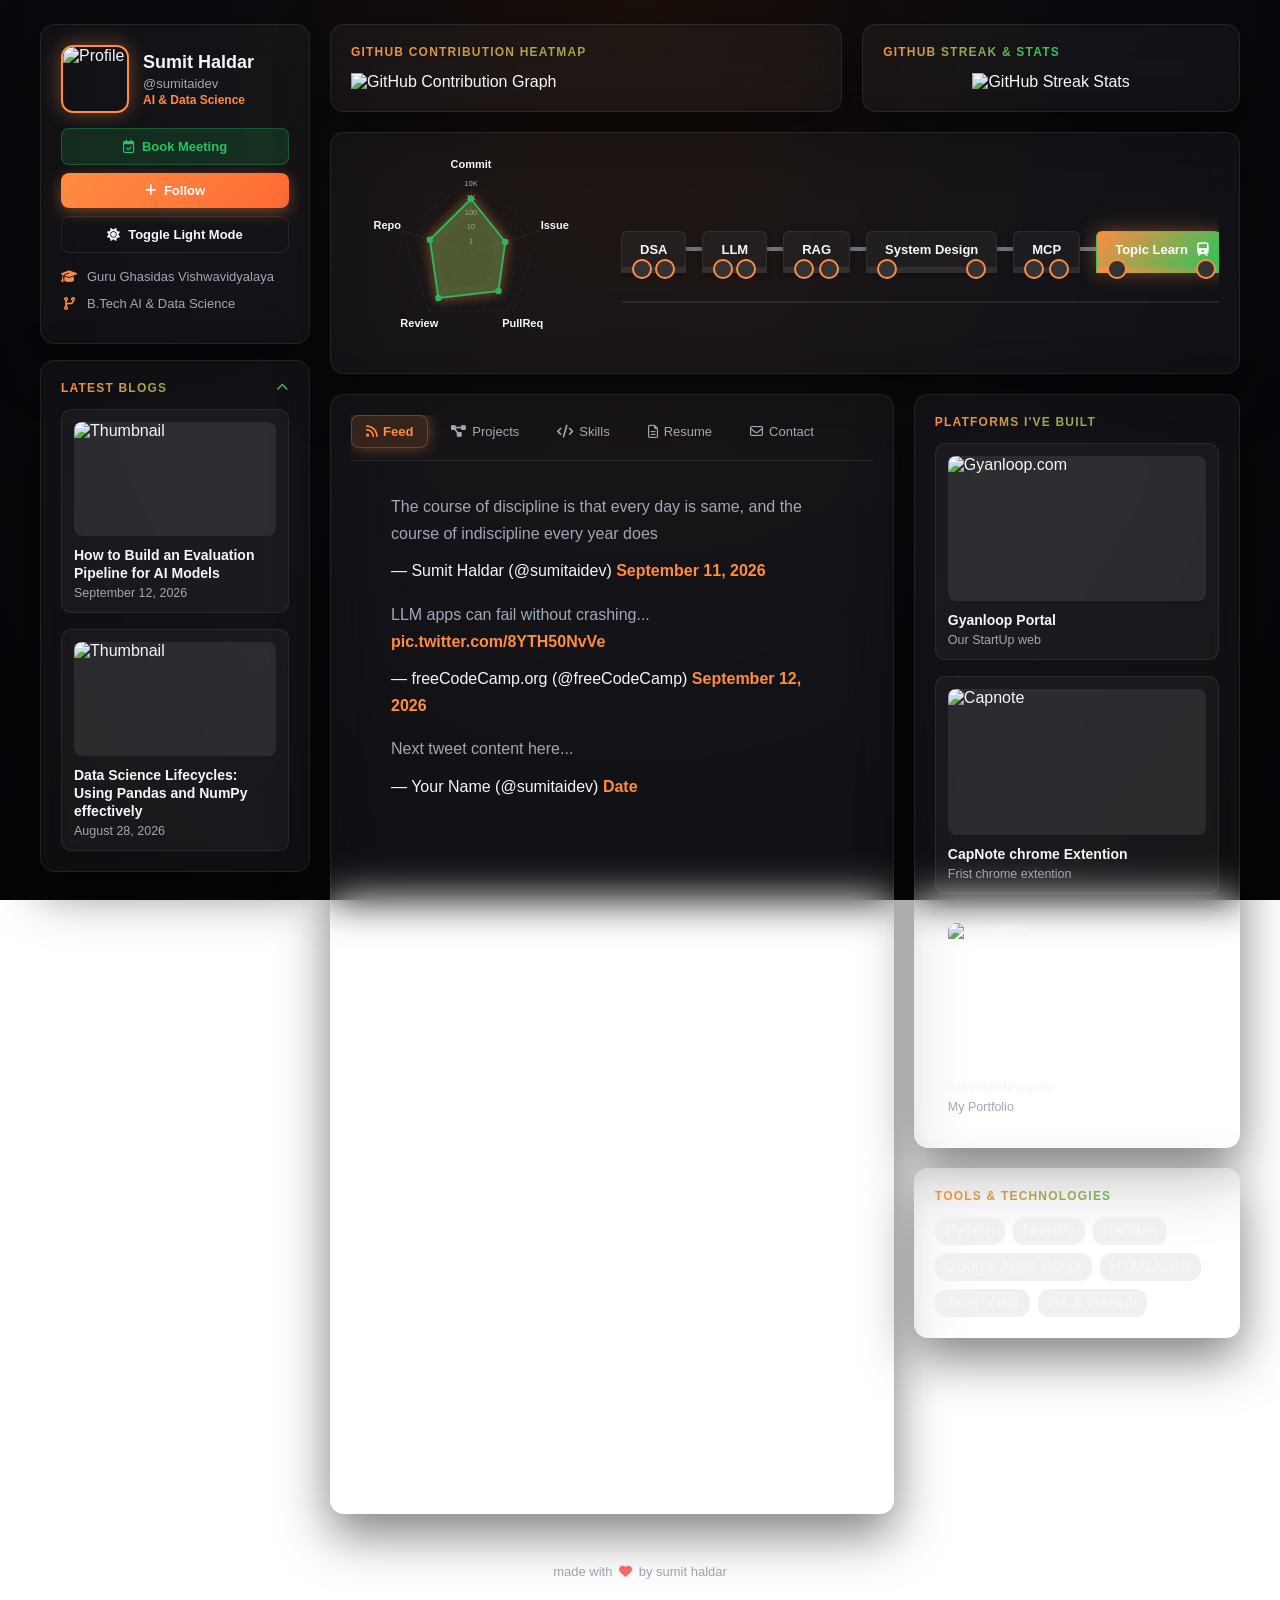
==== commit fab1d77f: "Change greeting from 'Hello' to 'Goodbye'" ====
--- a/index.html
+++ b/index.html
@@ -2,7 +2,7 @@
 <html lang="en">
 <head>
     <meta charset="UTF-8">
-    <meta name="viewport" content="width=device-width, initial-scale=1.0, maximum-scale=1.0, user-scalable=no">
+    <meta name="viewport" content="width=device-width, initial-scale=1.0, maximum-scale=1.0, user-scalable=no, viewport-fit=cover">
     
     <title>Sumit Haldar - AI & Data Science Portfolio</title>
     <meta name="description" content="Portfolio of Sumit Haldar, a B.Tech student in Artificial Intelligence & Data Science. Discover my projects, tools, and technical articles.">
@@ -18,61 +18,93 @@
     
     <style>
         /* ============================================================
-           🎨 DARK THEME (DEFAULT) — Cyan / Blue Glassmorphism
+           🎨 DARK THEME (DEFAULT) — Orange + Green Glassmorphism
            ============================================================ */
         :root {
-            --bg-color: #090d16;
-            --bg-gradient: linear-gradient(145deg, #0f172a 0%, #050515 100%);
+            --bg-color: #0a0a0f;
+            --bg-gradient: radial-gradient(ellipse at top, #1a0f0a 0%, #0a0a0f 50%, #050508 100%);
             --card-bg: rgba(255, 255, 255, 0.04);
-            --card-solid: #0f172a;
-            --text-main: #f8fafc;
-            --text-muted: #94a3b8;
-            --text-dim: #64748b;
+            --card-solid: #12121a;
+            --text-main: #f5f7fa;
+            --text-muted: #a0a8b8;
+            --text-dim: #6b7280;
             --border-color: rgba(255, 255, 255, 0.08);
-            --brand-green: #06b6d4;                     /* was #2cb55d — now cyan */
-            --brand-green-soft: rgba(6, 182, 212, 0.15);
-            --brand-dark: rgba(255, 255, 255, 0.05);
-            --brand-gradient: linear-gradient(135deg, #06b6d4 0%, #3b82f6 100%);
-            --hover-bg: rgba(255, 255, 255, 0.07);
+            --border-hover: rgba(255, 148, 66, 0.35);
+
+            /* Orange primary */
+            --brand-orange: #ff8c42;
+            --brand-orange-soft: rgba(255, 140, 66, 0.15);
+            --brand-orange-glow: rgba(255, 140, 66, 0.4);
+            /* Green secondary */
+            --brand-green: #22c55e;
+            --brand-green-soft: rgba(34, 197, 94, 0.15);
+            --brand-green-glow: rgba(34, 197, 94, 0.4);
+
+            --brand-gradient: linear-gradient(135deg, #ff8c42 0%, #ff6b35 50%, #22c55e 100%);
+            --brand-gradient-soft: linear-gradient(135deg, rgba(255, 140, 66, 0.2) 0%, rgba(34, 197, 94, 0.2) 100%);
+
+            /* Heatmap accent — light red */
+            --heatmap-red: #ff6b6b;
+            --heatmap-red-soft: rgba(255, 107, 107, 0.15);
+
+            --hover-bg: rgba(255, 255, 255, 0.06);
             --btn-text: #ffffff;
-            --shadow-card: 0 20px 50px rgba(0, 0, 0, 0.4);
-            --shadow-glow: 0 0 20px rgba(6, 182, 212, 0.25);
+            --shadow-card: 0 20px 50px rgba(0, 0, 0, 0.5);
+            --shadow-glow: 0 0 20px rgba(255, 140, 66, 0.25);
 
             /* Radar chart */
-            --chart-grid: rgba(255, 255, 255, 0.12);
-            --chart-poly-fill: rgba(6, 182, 212, 0.25);
-            --chart-poly-stroke: #06b6d4;
-            --chart-dot: #06b6d4;
+            --chart-grid: rgba(255, 255, 255, 0.1);
+            --chart-poly-fill: rgba(255, 140, 66, 0.22);
+            --chart-poly-stroke: #ff8c42;
+            --chart-dot: #ff8c42;
+            --chart-dot-accent: #22c55e;
         }
 
         /* ============================================================
-           ☀️ LIGHT THEME (toggle)
+           ☀️ LIGHT THEME
            ============================================================ */
         body.light-mode {
-            --bg-color: #f4f6fb;
-            --bg-gradient: linear-gradient(145deg, #e8eefc 0%, #f7f9fd 100%);
+            --bg-color: #fdf8f3;
+            --bg-gradient: radial-gradient(ellipse at top, #fff4e6 0%, #fdf8f3 50%, #f5f7fa 100%);
             --card-bg: rgba(255, 255, 255, 0.85);
             --card-solid: #ffffff;
-            --text-main: #0f172a;
-            --text-muted: #475569;
-            --text-dim: #64748b;
+            --text-main: #1a1a1a;
+            --text-muted: #4b5563;
+            --text-dim: #6b7280;
             --border-color: rgba(15, 23, 42, 0.08);
-            --brand-green: #0891b2;
-            --brand-green-soft: rgba(8, 145, 178, 0.12);
-            --brand-dark: rgba(15, 23, 42, 0.05);
-            --brand-gradient: linear-gradient(135deg, #0891b2 0%, #2563eb 100%);
-            --hover-bg: rgba(15, 23, 42, 0.06);
-            --btn-text: #ffffff;
+            --border-hover: rgba(255, 140, 66, 0.4);
+
+            --brand-orange: #ea580c;
+            --brand-orange-soft: rgba(234, 88, 12, 0.12);
+            --brand-orange-glow: rgba(234, 88, 12, 0.25);
+            --brand-green: #16a34a;
+            --brand-green-soft: rgba(22, 163, 74, 0.12);
+            --brand-green-glow: rgba(22, 163, 74, 0.25);
+
+            --brand-gradient: linear-gradient(135deg, #ea580c 0%, #dc2626 50%, #16a34a 100%);
+            --brand-gradient-soft: linear-gradient(135deg, rgba(234, 88, 12, 0.15) 0%, rgba(22, 163, 74, 0.15) 100%);
+
+            --heatmap-red: #ef4444;
+            --heatmap-red-soft: rgba(239, 68, 68, 0.12);
+
+            --hover-bg: rgba(15, 23, 42, 0.05);
             --shadow-card: 0 10px 30px rgba(15, 23, 42, 0.08);
-            --shadow-glow: 0 0 20px rgba(8, 145, 178, 0.15);
-
-            --chart-grid: rgba(15, 23, 42, 0.15);
-            --chart-poly-fill: rgba(8, 145, 178, 0.2);
-            --chart-poly-stroke: #0891b2;
-            --chart-dot: #0891b2;
+            --shadow-glow: 0 0 20px rgba(234, 88, 12, 0.15);
+
+            --chart-grid: rgba(15, 23, 42, 0.12);
+            --chart-poly-fill: rgba(234, 88, 12, 0.2);
+            --chart-poly-stroke: #ea580c;
+            --chart-dot: #ea580c;
+            --chart-dot-accent: #16a34a;
         }
 
         * { box-sizing: border-box; }
+
+        html, body {
+            margin: 0;
+            padding: 0;
+            overflow-x: hidden;
+        }
 
         body {
             font-family: -apple-system, BlinkMacSystemFont, "Segoe UI", Roboto, Helvetica, Arial, sans-serif;
@@ -80,14 +112,13 @@
             background: var(--bg-gradient);
             background-attachment: fixed;
             color: var(--text-main);
-            margin: 0;
             padding: 24px 16px;
             display: flex;
             flex-direction: column;
             align-items: center;
             transition: background 0.4s ease, color 0.3s ease;
-            overflow-x: hidden;
             min-height: 100vh;
+            -webkit-font-smoothing: antialiased;
         }
 
         .container { display: flex; gap: 20px; max-width: 1200px; width: 100%; align-items: flex-start; }
@@ -112,12 +143,12 @@
             width: 68px; height: 68px;
             border-radius: 12px;
             object-fit: cover;
-            border: 2px solid var(--brand-green);
-            box-shadow: var(--shadow-glow);
+            border: 2px solid var(--brand-orange);
+            box-shadow: 0 0 20px var(--brand-orange-glow);
         }
         .profile-info h1 { font-size: 18px; margin: 0 0 3px 0; color: var(--text-main); }
         .profile-info p { font-size: 13px; color: var(--text-muted); margin: 0; }
-        .profile-info p:last-child { color: var(--brand-green) !important; font-weight: 500; }
+        .profile-info p:last-child { color: var(--brand-orange) !important; font-weight: 600; }
         
         .btn-group { display: flex; flex-direction: column; gap: 8px; margin-top: 15px; }
 
@@ -131,36 +162,41 @@
             transition: all 0.25s ease;
         }
         .btn-primary {
-            background: var(--brand-gradient);
+            background: linear-gradient(135deg, var(--brand-orange) 0%, #ff6b35 100%);
             color: #ffffff;
-            box-shadow: 0 4px 15px rgba(6, 182, 212, 0.3);
+            box-shadow: 0 4px 15px var(--brand-orange-glow);
         }
         .btn-primary:hover {
             transform: translateY(-2px);
-            box-shadow: 0 6px 22px rgba(6, 182, 212, 0.5);
+            box-shadow: 0 6px 22px var(--brand-orange-glow);
+            filter: brightness(1.1);
         }
         .btn-meeting {
-            background: var(--brand-dark);
-            color: var(--text-main);
-            border: 1px solid var(--border-color);
-        }
-        .btn-meeting:hover { background: var(--hover-bg); transform: translateY(-1px); }
+            background: var(--brand-green-soft);
+            color: var(--brand-green);
+            border: 1px solid rgba(34, 197, 94, 0.3);
+        }
+        .btn-meeting:hover {
+            background: rgba(34, 197, 94, 0.25);
+            transform: translateY(-1px);
+            box-shadow: 0 4px 15px var(--brand-green-glow);
+        }
         .btn-toggle {
             background: transparent;
             color: var(--text-main);
             border: 1px solid var(--border-color);
         }
-        .btn-toggle:hover { background: var(--hover-bg); }
+        .btn-toggle:hover { background: var(--hover-bg); border-color: var(--border-hover); }
         
         .info-list { list-style: none; padding: 0; margin: 16px 0 0 0; font-size: 13px; color: var(--text-muted); }
         .info-list li { margin-bottom: 12px; display: flex; align-items: center; gap: 10px; word-break: break-word; }
-        .info-list i { width: 16px; text-align: center; color: var(--brand-green); }
+        .info-list i { width: 16px; text-align: center; color: var(--brand-orange); }
         .info-list a { color: inherit; text-decoration: none; }
         .info-list a:hover { text-decoration: underline; }
 
-        /* --- Blog Toggle & List --- */
+        /* --- Blog Toggle --- */
         .blog-toggle { cursor: pointer; display: flex; justify-content: space-between; align-items: center; margin: 0; }
-        .toggle-icon { transition: transform 0.3s ease; color: var(--brand-green); }
+        .toggle-icon { transition: transform 0.3s ease; color: var(--brand-orange); }
         .toggle-icon.closed { transform: rotate(180deg); }
         .blog-wrapper { max-height: 1500px; opacity: 1; transition: max-height 0.4s ease, opacity 0.3s ease, margin-top 0.3s ease; overflow: hidden; margin-top: 14px; }
         .blog-wrapper.closed { max-height: 0; opacity: 0; margin-top: 0; }
@@ -176,9 +212,9 @@
         }
         .blog-item:hover, .platform-item:hover {
             background: var(--hover-bg);
-            border-color: var(--brand-green);
+            border-color: var(--border-hover);
             transform: translateY(-2px);
-            box-shadow: var(--shadow-glow);
+            box-shadow: 0 6px 20px var(--brand-orange-glow);
         }
         .blog-thumb, .platform-thumb {
             width: 100%; aspect-ratio: 16 / 9; border-radius: 8px;
@@ -195,10 +231,13 @@
 
         .section-title {
             font-size: 12px; font-weight: 700;
-            color: var(--brand-green);
             text-transform: uppercase;
-            letter-spacing: 1px;
+            letter-spacing: 1.2px;
             margin: 0 0 14px 0;
+            background: linear-gradient(135deg, var(--brand-orange) 0%, var(--brand-green) 100%);
+            -webkit-background-clip: text;
+            -webkit-text-fill-color: transparent;
+            background-clip: text;
         }
 
         /* --- Learning Journey --- */
@@ -225,7 +264,7 @@
             animation: trainMoveLR 14s linear infinite;
         }
         .train-car {
-            background: var(--brand-dark);
+            background: var(--card-bg);
             color: var(--text-main);
             border: 1px solid var(--border-color);
             padding: 10px 18px;
@@ -233,21 +272,21 @@
             font-weight: 600;
             font-size: 13px;
             position: relative;
-            border-bottom: 6px solid rgba(255, 255, 255, 0.1);
+            border-bottom: 6px solid var(--border-color);
             box-shadow: 0 2px 6px rgba(0, 0, 0, 0.3);
         }
         .train-car.engine {
             border-radius: 6px 14px 0 0;
-            background: var(--brand-gradient);
+            background: linear-gradient(135deg, var(--brand-orange) 0%, var(--brand-green) 100%);
             color: #fff;
             border-color: transparent;
-            box-shadow: 0 0 20px rgba(6, 182, 212, 0.4);
+            box-shadow: 0 0 20px var(--brand-orange-glow);
         }
         .train-car::before, .train-car::after {
             content: ''; position: absolute;
             bottom: -12px; width: 16px; height: 16px;
             background: #333; border-radius: 50%;
-            border: 2px solid #aaa;
+            border: 2px solid var(--brand-orange);
         }
         .train-car::before { left: 10px; }
         .train-car::after { right: 10px; }
@@ -263,7 +302,7 @@
         .feed-column { flex: 1.6; min-width: 0; width: 100%; }
         .side-column { flex: 1; display: flex; flex-direction: column; gap: 20px; min-width: 280px; width: 100%; }
 
-        /* --- Tabs (hidden scrollbar) --- */
+        /* --- Tabs --- */
         .tabs {
             display: flex; gap: 8px;
             border-bottom: 1px solid var(--border-color);
@@ -291,13 +330,13 @@
         }
         .tab:hover { background: var(--hover-bg); color: var(--text-main); }
         .tab.active {
-            color: var(--text-main);
-            background: var(--hover-bg);
-            border-color: var(--border-color);
+            color: var(--brand-orange);
+            background: var(--brand-orange-soft);
+            border-color: rgba(255, 140, 66, 0.3);
             font-weight: 600;
-            box-shadow: var(--shadow-glow);
-        }
-        .tab.active i { color: var(--brand-green); }
+            box-shadow: 0 0 15px var(--brand-orange-glow);
+        }
+        .tab.active i { color: var(--brand-orange); }
 
         .tab-content {
             display: none; min-height: 280px;
@@ -307,14 +346,13 @@
         }
         .tab-content.active { display: block; animation: fadeIn 0.3s ease; }
 
-        /* Content typography inside tabs */
         .tab-content h3 { color: var(--text-main); font-size: 16px; margin: 0 0 12px 0; }
         .tab-content p { color: var(--text-muted); margin: 0 0 10px 0; }
         .tab-content ul { color: var(--text-muted); padding-left: 20px; margin: 0 0 12px 0; }
         .tab-content li { margin-bottom: 10px; }
         .tab-content b, .tab-content strong { color: var(--text-main); }
-        .tab-content a { color: var(--brand-green); text-decoration: none; font-weight: 600; }
-        .tab-content a:hover { text-decoration: underline; }
+        .tab-content a { color: var(--brand-orange); text-decoration: none; font-weight: 600; }
+        .tab-content a:hover { text-decoration: underline; color: var(--brand-green); }
         .tab-content hr { border: none; border-top: 1px solid var(--border-color); margin: 20px 0; }
         
         .tab-content iframe, .tab-content blockquote { max-width: 100%; border-radius: 8px; }
@@ -325,7 +363,7 @@
         .radar-axis    { stroke: var(--chart-grid); stroke-width: 0.8; }
         .radar-label   { font-size: 11px; fill: var(--text-main); font-weight: 600; text-anchor: middle; dominant-baseline: middle; }
         .radar-value   { font-size: 7.5px; fill: var(--text-muted); text-anchor: middle; dominant-baseline: middle; }
-        .radar-polygon { fill: var(--chart-poly-fill); stroke: var(--chart-poly-stroke); stroke-width: 2; stroke-linejoin: round; }
+        .radar-polygon { fill: var(--chart-poly-fill); stroke: var(--chart-poly-stroke); stroke-width: 2; stroke-linejoin: round; filter: drop-shadow(0 0 6px var(--chart-poly-stroke)); }
         .radar-dot     { fill: var(--chart-dot); stroke: var(--card-solid); stroke-width: 1.2; }
 
         /* --- Project Cards --- */
@@ -337,7 +375,7 @@
             display: flex; flex-direction: column;
             transition: all 0.2s ease;
         }
-        .project-card:hover { transform: translateY(-2px); border-color: var(--brand-green); box-shadow: var(--shadow-glow); }
+        .project-card:hover { transform: translateY(-2px); border-color: var(--border-hover); box-shadow: 0 6px 20px var(--brand-orange-glow); }
         .project-card img { width: 100%; aspect-ratio: 16 / 9; object-fit: cover; }
         .project-card-body { padding: 14px; }
         .project-card-body h4 { margin: 0 0 6px 0; font-size: 15px; color: var(--text-main); }
@@ -354,7 +392,7 @@
             display: inline-block;
             transition: all 0.2s ease;
         }
-        .tool-badge:hover { border-color: var(--brand-green); color: var(--brand-green); }
+        .tool-badge:hover { border-color: var(--brand-green); color: var(--brand-green); box-shadow: 0 0 10px var(--brand-green-glow); }
 
         /* --- Forms --- */
         .contact-form { display: flex; flex-direction: column; gap: 12px; max-width: 480px; margin-top: 15px; }
@@ -369,12 +407,12 @@
             transition: all 0.2s ease;
         }
         .contact-form input:focus, .contact-form textarea:focus {
-            border-color: var(--brand-green);
-            box-shadow: 0 0 0 3px var(--brand-green-soft);
+            border-color: var(--brand-orange);
+            box-shadow: 0 0 0 3px var(--brand-orange-soft);
         }
         .contact-form textarea { resize: vertical; min-height: 100px; }
         .contact-form button {
-            background: var(--brand-gradient);
+            background: linear-gradient(135deg, var(--brand-orange) 0%, #ff6b35 100%);
             color: #fff;
             border: none;
             padding: 12px;
@@ -382,9 +420,9 @@
             font-weight: 600;
             cursor: pointer;
             transition: all 0.2s ease;
-            box-shadow: 0 4px 15px rgba(6, 182, 212, 0.3);
-        }
-        .contact-form button:hover { transform: translateY(-2px); box-shadow: 0 6px 22px rgba(6, 182, 212, 0.5); }
+            box-shadow: 0 4px 15px var(--brand-orange-glow);
+        }
+        .contact-form button:hover { transform: translateY(-2px); filter: brightness(1.1); }
 
         /* --- Footer --- */
         .footer {
@@ -393,28 +431,33 @@
             font-size: 13px; color: var(--text-muted);
             font-weight: 500; margin-top: 20px;
         }
-        .footer i { color: #ef4444; margin: 0 3px; }
+        .footer i { color: var(--heatmap-red); margin: 0 3px; animation: heartbeat 1.5s ease-in-out infinite; }
+        @keyframes heartbeat {
+            0%, 100% { transform: scale(1); }
+            50% { transform: scale(1.2); }
+        }
 
         /* --- Modal --- */
         .modal-overlay {
             position: fixed; top: 0; left: 0; right: 0; bottom: 0;
-            background: rgba(0, 0, 0, 0.7);
-            backdrop-filter: blur(6px);
+            background: rgba(0, 0, 0, 0.75);
+            backdrop-filter: blur(8px);
             display: flex; justify-content: center; align-items: center;
-            z-index: 1000; opacity: 0; pointer-events: none;
+            z-index: 2000; opacity: 0; pointer-events: none;
             transition: opacity 0.3s ease;
+            padding: 16px;
         }
         .modal-overlay.show { opacity: 1; pointer-events: auto; }
         .modal-content {
             background: var(--card-solid);
-            width: 90%; max-width: 380px;
+            width: 100%; max-width: 380px;
             padding: 28px;
             border-radius: 16px;
             border: 1px solid var(--border-color);
             position: relative; text-align: center;
             transform: translateY(20px);
             transition: transform 0.3s ease;
-            box-shadow: 0 20px 50px rgba(0, 0, 0, 0.5);
+            box-shadow: 0 20px 50px rgba(0, 0, 0, 0.6), 0 0 40px var(--brand-orange-glow);
         }
         .modal-overlay.show .modal-content { transform: translateY(0); }
         .modal-close {
@@ -424,7 +467,7 @@
             border: none; background: transparent;
             transition: color 0.2s;
         }
-        .modal-close:hover { color: var(--text-main); }
+        .modal-close:hover { color: var(--brand-orange); }
         .modal-title { font-size: 18px; font-weight: 600; margin: 0 0 20px 0; color: var(--text-main); }
         
         .social-btn {
@@ -438,66 +481,120 @@
             transition: all 0.2s ease;
         }
         .social-btn:hover {
-            background: var(--brand-green-soft);
-            border-color: var(--brand-green);
+            background: var(--brand-orange-soft);
+            border-color: var(--brand-orange);
             transform: translateY(-1px);
+            box-shadow: 0 4px 15px var(--brand-orange-glow);
         }
         
         .btn-subscribe {
             display: block; width: 100%; padding: 14px; margin-top: 20px;
-            background: var(--brand-gradient);
+            background: linear-gradient(135deg, var(--brand-orange) 0%, var(--brand-green) 100%);
             color: #fff; font-weight: 600;
             border-radius: 10px; border: none;
             cursor: pointer; font-size: 14px;
             transition: all 0.2s ease;
-            box-shadow: 0 4px 15px rgba(6, 182, 212, 0.3);
-        }
-        .btn-subscribe:hover { transform: translateY(-2px); box-shadow: 0 6px 22px rgba(6, 182, 212, 0.5); }
-
-        /* --- MOBILE --- */
+            box-shadow: 0 4px 15px var(--brand-orange-glow);
+        }
+        .btn-subscribe:hover { transform: translateY(-2px); filter: brightness(1.1); }
+
+        /* ============================================================
+           📱 MOBILE — Fixed bottom nav, safe area aware
+           ============================================================ */
         @media (max-width: 992px) {
-            body { padding: 16px 16px 90px 16px; }
-            .container { flex-direction: column; }
-            .sidebar { width: 100%; }
+            body {
+                padding: 16px 14px calc(80px + env(safe-area-inset-bottom, 0px)) 14px;
+            }
+            .container { flex-direction: column; gap: 16px; }
+            .sidebar { width: 100%; gap: 14px; }
             .top-row { flex-direction: column; }
-            .bottom-split { flex-direction: column; }
+            .bottom-split { flex-direction: column; gap: 16px; }
             
-            .feed-column { min-height: 85vh; } 
-            .side-column { width: 100%; }
+            .card { padding: 16px; border-radius: 12px; }
+
+            .feed-column { min-height: 60vh; } 
+            .side-column { width: 100%; min-width: 0; }
             
             .streak-card, #learning-row { display: none !important; }
 
+            /* Fixed bottom nav */
             .tabs {
                 position: fixed;
-                bottom: 0; left: 0;
+                bottom: 0;
+                left: 0;
+                right: 0;
                 width: 100%;
-                background: var(--card-solid);
+                background: rgba(10, 10, 15, 0.92);
+                backdrop-filter: blur(20px);
+                -webkit-backdrop-filter: blur(20px);
                 border-top: 1px solid var(--border-color);
                 border-bottom: none;
                 margin: 0;
-                padding: 10px 5px 15px 5px;
+                padding: 8px 4px calc(8px + env(safe-area-inset-bottom, 0px)) 4px;
                 display: flex;
                 justify-content: space-around;
-                z-index: 1000;
-                box-shadow: 0 -4px 20px rgba(0, 0, 0, 0.4);
+                align-items: center;
+                z-index: 9999;
+                box-shadow: 0 -4px 20px rgba(0, 0, 0, 0.6);
                 border-radius: 0;
                 overflow-x: visible;
                 scrollbar-width: none;
-                backdrop-filter: blur(20px);
+                gap: 0;
+            }
+            body.light-mode .tabs {
+                background: rgba(255, 255, 255, 0.95);
+                box-shadow: 0 -4px 20px rgba(15, 23, 42, 0.1);
             }
             .tabs::-webkit-scrollbar { display: none; }
+
             .tab {
+                flex: 1;
                 flex-direction: column;
-                gap: 4px;
-                font-size: 11px;
-                padding: 4px 8px;
+                gap: 3px;
+                font-size: 10px;
+                padding: 8px 4px;
                 background: transparent !important;
                 border: none;
-                border-radius: 8px;
-            }
-            .tab i { font-size: 18px; }
-            .tab.active { color: var(--brand-green); font-weight: 700; }
-            .tab.active i { color: var(--brand-green); }
+                border-radius: 10px;
+                color: var(--text-muted);
+                min-width: 0;
+                transition: all 0.2s ease;
+            }
+            .tab i { font-size: 18px; transition: transform 0.2s ease; }
+            .tab.active {
+                color: var(--brand-orange);
+                font-weight: 700;
+                background: var(--brand-orange-soft) !important;
+                box-shadow: inset 0 -2px 0 var(--brand-orange);
+            }
+            .tab.active i {
+                color: var(--brand-orange);
+                transform: scale(1.1);
+                filter: drop-shadow(0 0 6px var(--brand-orange-glow));
+            }
+            .tab span, .tab-text {
+                display: block;
+                white-space: nowrap;
+                overflow: hidden;
+                text-overflow: ellipsis;
+                max-width: 100%;
+            }
+
+            /* Modal fit */
+            .modal-content { padding: 24px 20px; }
+
+            /* Mobile typography */
+            .section-title { font-size: 11px; }
+            .profile-info h1 { font-size: 17px; }
+            .radar-wrapper { width: 180px; height: 160px; }
+        }
+
+        /* Very small screens */
+        @media (max-width: 400px) {
+            body { padding: 12px 10px calc(78px + env(safe-area-inset-bottom, 0px)) 10px; }
+            .tab { font-size: 9px; padding: 6px 2px; }
+            .tab i { font-size: 16px; }
+            .card { padding: 14px; }
         }
     </style>
 </head>
@@ -546,15 +643,15 @@
             <div class="top-row">
                 <div class="card heatmap-card">
                     <div class="section-title">GitHub Contribution Heatmap</div>
-                    <img src="https://ghchart.rshah.org/06b6d4/sumitaidev" alt="GitHub Contribution Graph" style="max-width: 100%; height: auto;" />
+                    <img src="https://ghchart.rshah.org/ff6b6b/sumitaidev" alt="GitHub Contribution Graph" style="max-width: 100%; height: auto;" />
                 </div>
                 <div class="card streak-card">
                     <div class="section-title" style="align-self: flex-start;">GitHub Streak & Stats</div>
-                    <img src="https://github-readme-streak-stats.herokuapp.com/?user=sumitaidev&theme=dark&hide_border=true&stroke=06b6d4&ring=3b82f6&fire=06b6d4&currStreakNum=f8fafc&sideNums=f8fafc&currStreakLabel=06b6d4&sideLabels=94a3b8&dates=94a3b8" alt="GitHub Streak Stats" style="max-width: 100%; height: auto;" />
+                    <img src="https://github-readme-streak-stats.herokuapp.com/?user=sumitaidev&theme=dark&hide_border=true&stroke=ff8c42&ring=22c55e&fire=ff6b6b&currStreakNum=f5f7fa&sideNums=f5f7fa&currStreakLabel=ff8c42&sideLabels=a0a8b8&dates=a0a8b8" alt="GitHub Streak Stats" style="max-width: 100%; height: auto;" />
                 </div>
             </div>
 
-            <!-- MIDDLE ROW (loaded from learning.txt) -->
+            <!-- MIDDLE ROW -->
             <div class="card" id="learning-row" style="padding: 10px;">
                 <p style="color: var(--text-muted); font-size: 13px; text-align: center;">Loading learning journey...</p>
             </div>
@@ -565,11 +662,11 @@
                 <!-- FEED COLUMN -->
                 <div class="card feed-column">
                     <div class="tabs">
-                        <div class="tab active" data-file="feed.txt" data-target="feed"><i class="fa-solid fa-rss"></i> Feed</div>
-                        <div class="tab" data-file="projects.txt" data-target="projects"><i class="fa-solid fa-diagram-project"></i> My Projects</div>
-                        <div class="tab" data-file="skills.txt" data-target="skills"><i class="fa-solid fa-code"></i> My Skills</div>
-                        <div class="tab" data-file="resume.txt" data-target="resume"><i class="fa-regular fa-file-lines"></i> Resume</div>
-                        <div class="tab" data-file="contact.txt" data-target="contact"><i class="fa-regular fa-envelope"></i> Contact Me</div>
+                        <div class="tab active" data-file="feed.txt" data-target="feed"><i class="fa-solid fa-rss"></i> <span>Feed</span></div>
+                        <div class="tab" data-file="projects.txt" data-target="projects"><i class="fa-solid fa-diagram-project"></i> <span>Projects</span></div>
+                        <div class="tab" data-file="skills.txt" data-target="skills"><i class="fa-solid fa-code"></i> <span>Skills</span></div>
+                        <div class="tab" data-file="resume.txt" data-target="resume"><i class="fa-regular fa-file-lines"></i> <span>Resume</span></div>
+                        <div class="tab" data-file="contact.txt" data-target="contact"><i class="fa-regular fa-envelope"></i> <span>Contact</span></div>
                     </div>
 
                     <div id="feed" class="tab-content active"><p style="color: var(--text-muted); font-size: 13px;">Loading feed...</p></div>
@@ -582,7 +679,7 @@
                 <!-- SIDE COLUMN -->
                 <div class="side-column">
                     <div class="card">
-                        <div class="section-title">Platforms & Tools I've Built</div>
+                        <div class="section-title">Platforms I've Built</div>
                         <div id="platforms-container" class="platform-list">
                             <p style="color: var(--text-muted); font-size: 13px;">Loading platforms...</p>
                         </div>
@@ -666,16 +763,11 @@
         // 🌙 THEME — DARK IS DEFAULT
         // ============================================================
         const themeToggleBtn = document.getElementById('theme-toggle');
-        const icon = themeToggleBtn.querySelector('i');
-
-        // Apply saved theme. If "light" was chosen before, activate .light-mode.
-        // Otherwise, dark (default) stays as-is.
+
         if (localStorage.getItem('theme') === 'light') {
             document.body.classList.add('light-mode');
-            icon.classList.replace('fa-sun', 'fa-moon');
             themeToggleBtn.innerHTML = '<i class="fa-solid fa-moon"></i> Toggle Dark Mode';
         } else {
-            // Ensure dark is default and update button label accordingly
             localStorage.setItem('theme', 'dark');
             themeToggleBtn.innerHTML = '<i class="fa-solid fa-sun"></i> Toggle Light Mode';
         }
@@ -779,7 +871,7 @@
         }
 
         // ============================================================
-        // 📥 FETCH .txt FILES — always fresh (cache-busted)
+        // 📥 FETCH .txt FILES
         // ============================================================
         const fileCache = {};
 
@@ -801,12 +893,8 @@
 
                 container.innerHTML = html;
 
-                if (fileName === 'learning.txt') {
-                    renderRadarChart();
-                }
-                if (targetId === 'feed' && window.twttr) {
-                    window.twttr.widgets.load(container);
-                }
+                if (fileName === 'learning.txt') renderRadarChart();
+                if (targetId === 'feed' && window.twttr) window.twttr.widgets.load(container);
             } catch (error) {
                 console.error(`Error loading ${fileName}:`, error);
                 container.innerHTML = `<p style="font-size: 13px; color: #ef4444;">Error loading ${fileName}. (${error.message})</p>`;
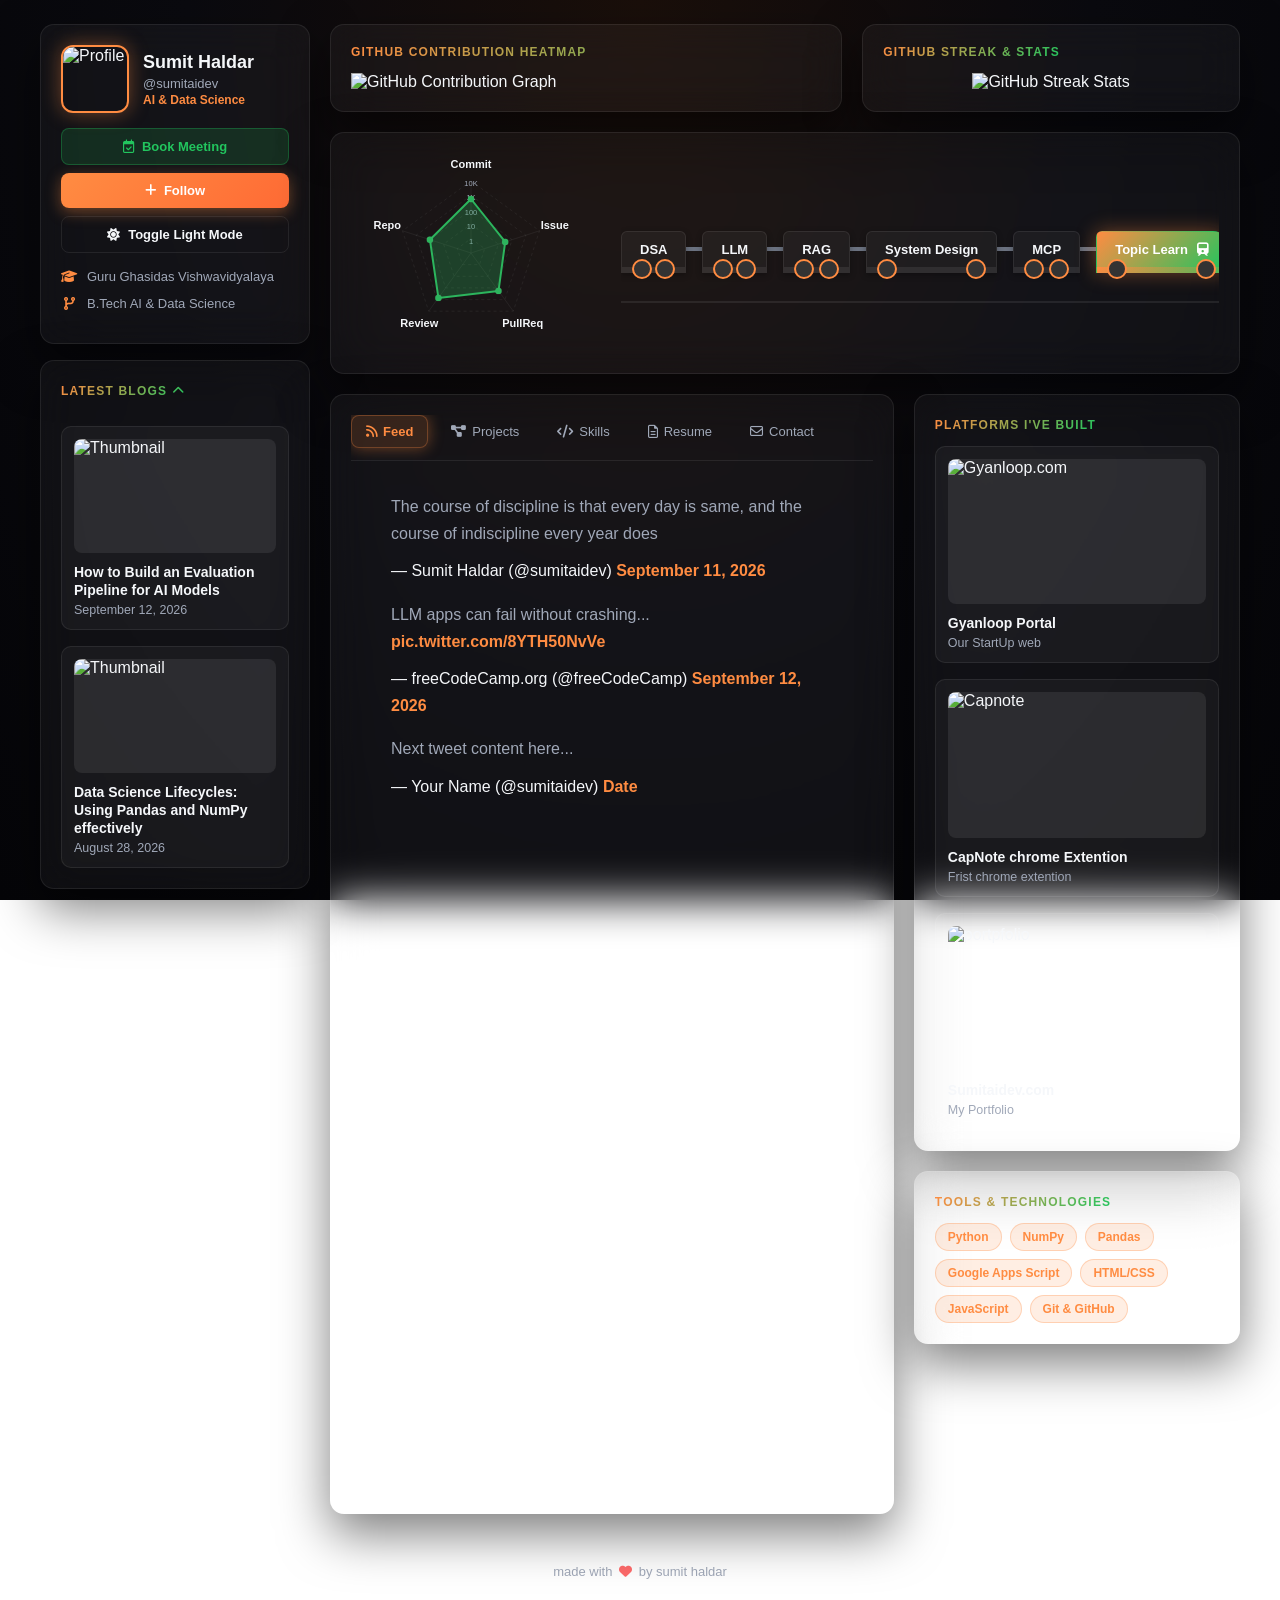
==== commit 36519e6d: "Update index.html" ====
--- a/index.html
+++ b/index.html
@@ -31,38 +31,29 @@
             --border-color: rgba(255, 255, 255, 0.08);
             --border-hover: rgba(255, 148, 66, 0.35);
 
-            /* Orange primary */
             --brand-orange: #ff8c42;
             --brand-orange-soft: rgba(255, 140, 66, 0.15);
             --brand-orange-glow: rgba(255, 140, 66, 0.4);
-            /* Green secondary */
             --brand-green: #22c55e;
             --brand-green-soft: rgba(34, 197, 94, 0.15);
             --brand-green-glow: rgba(34, 197, 94, 0.4);
 
             --brand-gradient: linear-gradient(135deg, #ff8c42 0%, #ff6b35 50%, #22c55e 100%);
-            --brand-gradient-soft: linear-gradient(135deg, rgba(255, 140, 66, 0.2) 0%, rgba(34, 197, 94, 0.2) 100%);
-
-            /* Heatmap accent — light red */
+
             --heatmap-red: #ff6b6b;
-            --heatmap-red-soft: rgba(255, 107, 107, 0.15);
 
             --hover-bg: rgba(255, 255, 255, 0.06);
             --btn-text: #ffffff;
             --shadow-card: 0 20px 50px rgba(0, 0, 0, 0.5);
             --shadow-glow: 0 0 20px rgba(255, 140, 66, 0.25);
 
-            /* Radar chart */
             --chart-grid: rgba(255, 255, 255, 0.1);
             --chart-poly-fill: rgba(255, 140, 66, 0.22);
             --chart-poly-stroke: #ff8c42;
             --chart-dot: #ff8c42;
-            --chart-dot-accent: #22c55e;
-        }
-
-        /* ============================================================
-           ☀️ LIGHT THEME
-           ============================================================ */
+        }
+
+        /* LIGHT THEME */
         body.light-mode {
             --bg-color: #fdf8f3;
             --bg-gradient: radial-gradient(ellipse at top, #fff4e6 0%, #fdf8f3 50%, #f5f7fa 100%);
@@ -81,11 +72,7 @@
             --brand-green-soft: rgba(22, 163, 74, 0.12);
             --brand-green-glow: rgba(22, 163, 74, 0.25);
 
-            --brand-gradient: linear-gradient(135deg, #ea580c 0%, #dc2626 50%, #16a34a 100%);
-            --brand-gradient-soft: linear-gradient(135deg, rgba(234, 88, 12, 0.15) 0%, rgba(22, 163, 74, 0.15) 100%);
-
             --heatmap-red: #ef4444;
-            --heatmap-red-soft: rgba(239, 68, 68, 0.12);
 
             --hover-bg: rgba(15, 23, 42, 0.05);
             --shadow-card: 0 10px 30px rgba(15, 23, 42, 0.08);
@@ -95,7 +82,6 @@
             --chart-poly-fill: rgba(234, 88, 12, 0.2);
             --chart-poly-stroke: #ea580c;
             --chart-dot: #ea580c;
-            --chart-dot-accent: #16a34a;
         }
 
         * { box-sizing: border-box; }
@@ -157,8 +143,7 @@
             border-radius: 8px; padding: 10px 12px;
             font-size: 13px; font-weight: 600;
             text-decoration: none; cursor: pointer;
-            border: none;
-            font-family: inherit;
+            border: none; font-family: inherit;
             transition: all 0.25s ease;
         }
         .btn-primary {
@@ -194,7 +179,6 @@
         .info-list a { color: inherit; text-decoration: none; }
         .info-list a:hover { text-decoration: underline; }
 
-        /* --- Blog Toggle --- */
         .blog-toggle { cursor: pointer; display: flex; justify-content: space-between; align-items: center; margin: 0; }
         .toggle-icon { transition: transform 0.3s ease; color: var(--brand-orange); }
         .toggle-icon.closed { transform: rotate(180deg); }
@@ -238,11 +222,11 @@
             -webkit-background-clip: text;
             -webkit-text-fill-color: transparent;
             background-clip: text;
+            display: inline-block;
         }
 
         /* --- Learning Journey --- */
         .learning-wrapper { display: flex; gap: 20px; align-items: center; padding: 10px; width: 100%; overflow: hidden; }
-        
         .radar-wrapper {
             position: relative;
             width: 220px; height: 200px;
@@ -302,7 +286,7 @@
         .feed-column { flex: 1.6; min-width: 0; width: 100%; }
         .side-column { flex: 1; display: flex; flex-direction: column; gap: 20px; min-width: 280px; width: 100%; }
 
-        /* --- Tabs --- */
+        /* --- Tabs (Desktop) --- */
         .tabs {
             display: flex; gap: 8px;
             border-bottom: 1px solid var(--border-color);
@@ -358,12 +342,12 @@
         .tab-content iframe, .tab-content blockquote { max-width: 100%; border-radius: 8px; }
         @keyframes fadeIn { from { opacity: 0; } to { opacity: 1; } }
 
-        /* --- Radar Chart SVG --- */
+        /* --- Radar SVG --- */
         .radar-grid    { fill: none; stroke: var(--chart-grid); stroke-width: 0.8; stroke-dasharray: 3 3; }
         .radar-axis    { stroke: var(--chart-grid); stroke-width: 0.8; }
         .radar-label   { font-size: 11px; fill: var(--text-main); font-weight: 600; text-anchor: middle; dominant-baseline: middle; }
         .radar-value   { font-size: 7.5px; fill: var(--text-muted); text-anchor: middle; dominant-baseline: middle; }
-        .radar-polygon { fill: var(--chart-poly-fill); stroke: var(--chart-poly-stroke); stroke-width: 2; stroke-linejoin: round; filter: drop-shadow(0 0 6px var(--chart-poly-stroke)); }
+        .radar-polygon { fill: var(--chart-poly-fill); stroke: var(--chart-poly-stroke); stroke-width: 2; stroke-linejoin: round; }
         .radar-dot     { fill: var(--chart-dot); stroke: var(--card-solid); stroke-width: 1.2; }
 
         /* --- Project Cards --- */
@@ -381,18 +365,30 @@
         .project-card-body h4 { margin: 0 0 6px 0; font-size: 15px; color: var(--text-main); }
         .project-card-body p { margin: 0; font-size: 13px; color: var(--text-muted); line-height: 1.4; }
 
-        /* --- Tools --- */
-        .tool-badge {
-            background: var(--hover-bg);
-            color: var(--text-main);
-            padding: 6px 12px;
-            border-radius: 20px;
-            font-size: 12px;
-            border: 1px solid var(--border-color);
-            display: inline-block;
+        /* ============================================================
+           🏷️ TOOL BADGES — now theme-aware (fixes gray-on-dark issue)
+           ============================================================ */
+        .tool-badge,
+        #tools-container span {
+            background: var(--brand-orange-soft) !important;
+            color: var(--brand-orange) !important;
+            padding: 6px 12px !important;
+            border-radius: 20px !important;
+            font-size: 12px !important;
+            font-weight: 600 !important;
+            border: 1px solid rgba(255, 140, 66, 0.3) !important;
+            display: inline-block !important;
             transition: all 0.2s ease;
-        }
-        .tool-badge:hover { border-color: var(--brand-green); color: var(--brand-green); box-shadow: 0 0 10px var(--brand-green-glow); }
+            text-decoration: none !important;
+        }
+        .tool-badge:hover,
+        #tools-container span:hover {
+            background: var(--brand-green-soft) !important;
+            color: var(--brand-green) !important;
+            border-color: rgba(34, 197, 94, 0.4) !important;
+            box-shadow: 0 0 10px var(--brand-green-glow);
+            transform: translateY(-1px);
+        }
 
         /* --- Forms --- */
         .contact-form { display: flex; flex-direction: column; gap: 12px; max-width: 480px; margin-top: 15px; }
@@ -413,13 +409,9 @@
         .contact-form textarea { resize: vertical; min-height: 100px; }
         .contact-form button {
             background: linear-gradient(135deg, var(--brand-orange) 0%, #ff6b35 100%);
-            color: #fff;
-            border: none;
-            padding: 12px;
-            border-radius: 8px;
-            font-weight: 600;
-            cursor: pointer;
-            transition: all 0.2s ease;
+            color: #fff; border: none; padding: 12px;
+            border-radius: 8px; font-weight: 600;
+            cursor: pointer; transition: all 0.2s ease;
             box-shadow: 0 4px 15px var(--brand-orange-glow);
         }
         .contact-form button:hover { transform: translateY(-2px); filter: brightness(1.1); }
@@ -431,11 +423,7 @@
             font-size: 13px; color: var(--text-muted);
             font-weight: 500; margin-top: 20px;
         }
-        .footer i { color: var(--heatmap-red); margin: 0 3px; animation: heartbeat 1.5s ease-in-out infinite; }
-        @keyframes heartbeat {
-            0%, 100% { transform: scale(1); }
-            50% { transform: scale(1.2); }
-        }
+        .footer i { color: var(--heatmap-red); margin: 0 3px; }
 
         /* --- Modal --- */
         .modal-overlay {
@@ -457,7 +445,7 @@
             position: relative; text-align: center;
             transform: translateY(20px);
             transition: transform 0.3s ease;
-            box-shadow: 0 20px 50px rgba(0, 0, 0, 0.6), 0 0 40px var(--brand-orange-glow);
+            box-shadow: 0 20px 50px rgba(0, 0, 0, 0.6);
         }
         .modal-overlay.show .modal-content { transform: translateY(0); }
         .modal-close {
@@ -499,91 +487,112 @@
         .btn-subscribe:hover { transform: translateY(-2px); filter: brightness(1.1); }
 
         /* ============================================================
-           📱 MOBILE — Fixed bottom nav, safe area aware
+           📱 MOBILE — TRUE fixed bottom nav
            ============================================================ */
         @media (max-width: 992px) {
             body {
-                padding: 16px 14px calc(80px + env(safe-area-inset-bottom, 0px)) 14px;
+                padding: 16px 14px calc(84px + env(safe-area-inset-bottom, 0px)) 14px;
             }
             .container { flex-direction: column; gap: 16px; }
             .sidebar { width: 100%; gap: 14px; }
             .top-row { flex-direction: column; }
             .bottom-split { flex-direction: column; gap: 16px; }
-            
+
+            /* 🔑 CRITICAL: Remove backdrop-filter from ancestor so position:fixed
+               anchors to the VIEWPORT, not the card */
+            .feed-column {
+                backdrop-filter: none !important;
+                -webkit-backdrop-filter: none !important;
+                background: var(--card-bg) !important;
+                overflow: visible !important;
+                min-height: auto !important;
+                padding-bottom: 0 !important;
+            }
+
+            /* Also remove blur from any ancestor that could break fixed */
+            .container, .main-content, .bottom-split {
+                backdrop-filter: none !important;
+                -webkit-backdrop-filter: none !important;
+            }
+
             .card { padding: 16px; border-radius: 12px; }
-
-            .feed-column { min-height: 60vh; } 
             .side-column { width: 100%; min-width: 0; }
-            
+
             .streak-card, #learning-row { display: none !important; }
 
-            /* Fixed bottom nav */
+            /* TRUE FIXED BOTTOM NAV */
             .tabs {
-                position: fixed;
-                bottom: 0;
-                left: 0;
-                right: 0;
-                width: 100%;
-                background: rgba(10, 10, 15, 0.92);
-                backdrop-filter: blur(20px);
-                -webkit-backdrop-filter: blur(20px);
+                position: fixed !important;
+                bottom: 0 !important;
+                left: 0 !important;
+                right: 0 !important;
+                top: auto !important;
+                width: 100vw !important;
+                max-width: 100vw !important;
+                margin: 0 !important;
+
+                background: rgba(10, 10, 15, 0.96) !important;
+                backdrop-filter: blur(24px) saturate(180%) !important;
+                -webkit-backdrop-filter: blur(24px) saturate(180%) !important;
+
                 border-top: 1px solid var(--border-color);
                 border-bottom: none;
-                margin: 0;
-                padding: 8px 4px calc(8px + env(safe-area-inset-bottom, 0px)) 4px;
-                display: flex;
+                padding: 6px 4px calc(6px + env(safe-area-inset-bottom, 0px)) 4px;
+
+                display: flex !important;
+                flex-wrap: nowrap !important;
                 justify-content: space-around;
                 align-items: center;
+                gap: 0;
+
                 z-index: 9999;
                 box-shadow: 0 -4px 20px rgba(0, 0, 0, 0.6);
+
                 border-radius: 0;
-                overflow-x: visible;
-                scrollbar-width: none;
-                gap: 0;
+                overflow: hidden !important;
+                transform: none !important;
+                will-change: auto;
             }
             body.light-mode .tabs {
-                background: rgba(255, 255, 255, 0.95);
-                box-shadow: 0 -4px 20px rgba(15, 23, 42, 0.1);
-            }
-            .tabs::-webkit-scrollbar { display: none; }
+                background: rgba(255, 255, 255, 0.96) !important;
+                box-shadow: 0 -4px 20px rgba(15, 23, 42, 0.12);
+            }
 
             .tab {
-                flex: 1;
+                flex: 1 1 0;
+                min-width: 0;
                 flex-direction: column;
                 gap: 3px;
                 font-size: 10px;
-                padding: 8px 4px;
+                padding: 6px 2px;
                 background: transparent !important;
                 border: none;
                 border-radius: 10px;
                 color: var(--text-muted);
-                min-width: 0;
                 transition: all 0.2s ease;
+                overflow: hidden;
             }
             .tab i { font-size: 18px; transition: transform 0.2s ease; }
-            .tab.active {
-                color: var(--brand-orange);
-                font-weight: 700;
-                background: var(--brand-orange-soft) !important;
-                box-shadow: inset 0 -2px 0 var(--brand-orange);
-            }
-            .tab.active i {
-                color: var(--brand-orange);
-                transform: scale(1.1);
-                filter: drop-shadow(0 0 6px var(--brand-orange-glow));
-            }
-            .tab span, .tab-text {
+            .tab .tab-text, .tab span {
                 display: block;
                 white-space: nowrap;
                 overflow: hidden;
                 text-overflow: ellipsis;
                 max-width: 100%;
-            }
-
-            /* Modal fit */
+                text-align: center;
+            }
+            .tab.active {
+                color: var(--brand-orange) !important;
+                font-weight: 700;
+                background: var(--brand-orange-soft) !important;
+                box-shadow: inset 0 -2px 0 var(--brand-orange);
+            }
+            .tab.active i {
+                color: var(--brand-orange);
+                transform: scale(1.1);
+            }
+
             .modal-content { padding: 24px 20px; }
-
-            /* Mobile typography */
             .section-title { font-size: 11px; }
             .profile-info h1 { font-size: 17px; }
             .radar-wrapper { width: 180px; height: 160px; }
@@ -591,8 +600,8 @@
 
         /* Very small screens */
         @media (max-width: 400px) {
-            body { padding: 12px 10px calc(78px + env(safe-area-inset-bottom, 0px)) 10px; }
-            .tab { font-size: 9px; padding: 6px 2px; }
+            body { padding: 12px 10px calc(80px + env(safe-area-inset-bottom, 0px)) 10px; }
+            .tab { font-size: 9px; padding: 5px 2px; }
             .tab i { font-size: 16px; }
             .card { padding: 14px; }
         }
@@ -601,7 +610,7 @@
 <body>
 
     <div class="container">
-        <!-- 1. SIDEBAR -->
+        <!-- SIDEBAR -->
         <aside class="sidebar">
             <div class="card">
                 <div class="profile-header">
@@ -636,10 +645,8 @@
             </div>
         </aside>
 
-        <!-- MAIN AREA -->
+        <!-- MAIN -->
         <main class="main-content">
-            
-            <!-- TOP ROW -->
             <div class="top-row">
                 <div class="card heatmap-card">
                     <div class="section-title">GitHub Contribution Heatmap</div>
@@ -651,22 +658,19 @@
                 </div>
             </div>
 
-            <!-- MIDDLE ROW -->
             <div class="card" id="learning-row" style="padding: 10px;">
                 <p style="color: var(--text-muted); font-size: 13px; text-align: center;">Loading learning journey...</p>
             </div>
 
-            <!-- BOTTOM SPLIT -->
             <div class="bottom-split">
-                
                 <!-- FEED COLUMN -->
                 <div class="card feed-column">
                     <div class="tabs">
-                        <div class="tab active" data-file="feed.txt" data-target="feed"><i class="fa-solid fa-rss"></i> <span>Feed</span></div>
-                        <div class="tab" data-file="projects.txt" data-target="projects"><i class="fa-solid fa-diagram-project"></i> <span>Projects</span></div>
-                        <div class="tab" data-file="skills.txt" data-target="skills"><i class="fa-solid fa-code"></i> <span>Skills</span></div>
-                        <div class="tab" data-file="resume.txt" data-target="resume"><i class="fa-regular fa-file-lines"></i> <span>Resume</span></div>
-                        <div class="tab" data-file="contact.txt" data-target="contact"><i class="fa-regular fa-envelope"></i> <span>Contact</span></div>
+                        <div class="tab active" data-file="feed.txt" data-target="feed"><i class="fa-solid fa-rss"></i> <span class="tab-text">Feed</span></div>
+                        <div class="tab" data-file="projects.txt" data-target="projects"><i class="fa-solid fa-diagram-project"></i> <span class="tab-text">Projects</span></div>
+                        <div class="tab" data-file="skills.txt" data-target="skills"><i class="fa-solid fa-code"></i> <span class="tab-text">Skills</span></div>
+                        <div class="tab" data-file="resume.txt" data-target="resume"><i class="fa-regular fa-file-lines"></i> <span class="tab-text">Resume</span></div>
+                        <div class="tab" data-file="contact.txt" data-target="contact"><i class="fa-regular fa-envelope"></i> <span class="tab-text">Contact</span></div>
                     </div>
 
                     <div id="feed" class="tab-content active"><p style="color: var(--text-muted); font-size: 13px;">Loading feed...</p></div>
@@ -696,12 +700,10 @@
         </main>
     </div>
 
-    <!-- FOOTER -->
     <footer class="footer">
         made with <i class="fa-solid fa-heart"></i> by sumit haldar
     </footer>
 
-    <!-- POPUP MODAL -->
     <div id="follow-modal" class="modal-overlay">
         <div class="modal-content">
             <button class="modal-close" id="close-modal">&times;</button>
@@ -759,11 +761,8 @@
             if (e.target === modal) modal.classList.remove('show');
         });
 
-        // ============================================================
-        // 🌙 THEME — DARK IS DEFAULT
-        // ============================================================
+        // --- Theme (dark default) ---
         const themeToggleBtn = document.getElementById('theme-toggle');
-
         if (localStorage.getItem('theme') === 'light') {
             document.body.classList.add('light-mode');
             themeToggleBtn.innerHTML = '<i class="fa-solid fa-moon"></i> Toggle Dark Mode';
@@ -771,7 +770,6 @@
             localStorage.setItem('theme', 'dark');
             themeToggleBtn.innerHTML = '<i class="fa-solid fa-sun"></i> Toggle Light Mode';
         }
-
         themeToggleBtn.addEventListener('click', () => {
             document.body.classList.toggle('light-mode');
             if (document.body.classList.contains('light-mode')) {
@@ -783,9 +781,7 @@
             }
         });
 
-        // ============================================================
-        // 🎯 RADAR CHART DATA — EDIT ONLY THIS OBJECT
-        // ============================================================
+        // --- Radar Chart ---
         const RADAR_DATA = {
             axes:     ["Commit", "Issue", "PullReq", "Review", "Repo"],
             values:   [ 75,       50,      65,        77,        60 ],
@@ -808,7 +804,6 @@
             const CX = 110, CY = 100, MAX_R = 72;
             const N = RADAR_DATA.axes.length;
             const angleFor = i => (i * 2 * Math.PI) / N;
-
             const polar = (radius, i) => {
                 const a = angleFor(i);
                 return { x: CX + radius * Math.sin(a), y: CY - radius * Math.cos(a) };
@@ -833,36 +828,26 @@
                 }
                 gridGroup.appendChild(mk('polygon', { points: pts.join(' '), class: 'radar-grid' }));
             });
-
             for (let i = 0; i < N; i++) {
                 const p = polar(MAX_R, i);
                 axesGroup.appendChild(mk('line', {
                     x1: CX, y1: CY, x2: p.x.toFixed(1), y2: p.y.toFixed(1), class: 'radar-axis'
                 }));
             }
-
             RADAR_DATA.scale.forEach((label, idx) => {
                 const r = MAX_R * (1 - idx / RADAR_DATA.scale.length);
-                const t = mk('text', {
-                    x: CX, y: (CY - r + 3).toFixed(1), class: 'radar-value'
-                });
+                const t = mk('text', { x: CX, y: (CY - r + 3).toFixed(1), class: 'radar-value' });
                 t.textContent = label;
                 scaleGroup.appendChild(t);
             });
-
             RADAR_DATA.axes.forEach((name, i) => {
                 const p = polar(MAX_R + 16, i);
-                const t = mk('text', {
-                    x: p.x.toFixed(1), y: p.y.toFixed(1), class: 'radar-label'
-                });
+                const t = mk('text', { x: p.x.toFixed(1), y: p.y.toFixed(1), class: 'radar-label' });
                 t.textContent = name;
                 labelGroup.appendChild(t);
             });
-
             const dataPts = RADAR_DATA.values.map((v, i) => polar(valueToRadius(v), i));
-            polygon.setAttribute('points',
-                dataPts.map(p => `${p.x.toFixed(1)},${p.y.toFixed(1)}`).join(' '));
-
+            polygon.setAttribute('points', dataPts.map(p => `${p.x.toFixed(1)},${p.y.toFixed(1)}`).join(' '));
             dataPts.forEach(p => {
                 dotsGroup.appendChild(mk('circle', {
                     cx: p.x.toFixed(1), cy: p.y.toFixed(1), r: '3.2', class: 'radar-dot'
@@ -870,29 +855,21 @@
             });
         }
 
-        // ============================================================
-        // 📥 FETCH .txt FILES
-        // ============================================================
+        // --- Fetch .txt ---
         const fileCache = {};
-
         async function fetchTxtFile(fileName, targetId, forceFresh = false) {
             const container = document.getElementById(targetId);
             if (!container) return;
-
             const url = forceFresh
                 ? `${fileName}?v=${Date.now()}`
                 : `${fileName}?v=${Math.floor(Date.now() / 1000)}`;
-
             try {
                 const response = await fetch(url, { cache: 'no-store' });
                 if (!response.ok) throw new Error(`HTTP ${response.status}`);
                 const html = await response.text();
-
                 if (fileCache[fileName] === html && !forceFresh) return;
                 fileCache[fileName] = html;
-
                 container.innerHTML = html;
-
                 if (fileName === 'learning.txt') renderRadarChart();
                 if (targetId === 'feed' && window.twttr) window.twttr.widgets.load(container);
             } catch (error) {
@@ -902,33 +879,24 @@
         }
 
         window.refreshAll = function () {
-            fetchTxtFile('feed.txt', 'feed', true);
-            fetchTxtFile('blogs.txt', 'sidebar-blogs', true);
-            fetchTxtFile('learning.txt', 'learning-row', true);
-            fetchTxtFile('platforms.txt', 'platforms-container', true);
-            fetchTxtFile('tools.txt', 'tools-container', true);
-            fetchTxtFile('projects.txt', 'projects', true);
-            fetchTxtFile('skills.txt', 'skills', true);
-            fetchTxtFile('resume.txt', 'resume', true);
-            fetchTxtFile('contact.txt', 'contact', true);
+            ['feed', 'blogs', 'learning', 'platforms', 'tools', 'projects', 'skills', 'resume', 'contact'].forEach(name => {
+                const target = name === 'blogs' ? 'sidebar-blogs' : (name === 'learning' ? 'learning-row' : (name === 'platforms' ? 'platforms-container' : (name === 'tools' ? 'tools-container' : name)));
+                fetchTxtFile(`${name}.txt`, target, true);
+            });
         };
 
-        // --- Tab Switching ---
+        // --- Tabs ---
         const tabs = document.querySelectorAll('.tab');
         const contents = document.querySelectorAll('.tab-content');
-
         tabs.forEach(tab => {
             tab.addEventListener('click', (e) => {
                 tabs.forEach(t => t.classList.remove('active'));
                 contents.forEach(c => c.classList.remove('active'));
-                
                 e.currentTarget.classList.add('active');
                 const targetId = e.currentTarget.getAttribute('data-target');
                 document.getElementById(targetId).classList.add('active');
-
                 const fileName = e.currentTarget.getAttribute('data-file');
                 if (fileName) fetchTxtFile(fileName, targetId, true);
-                
                 if (window.innerWidth <= 992) {
                     document.getElementById('blog-scroll-anchor')
                         .scrollIntoView({ behavior: 'smooth', block: 'start' });
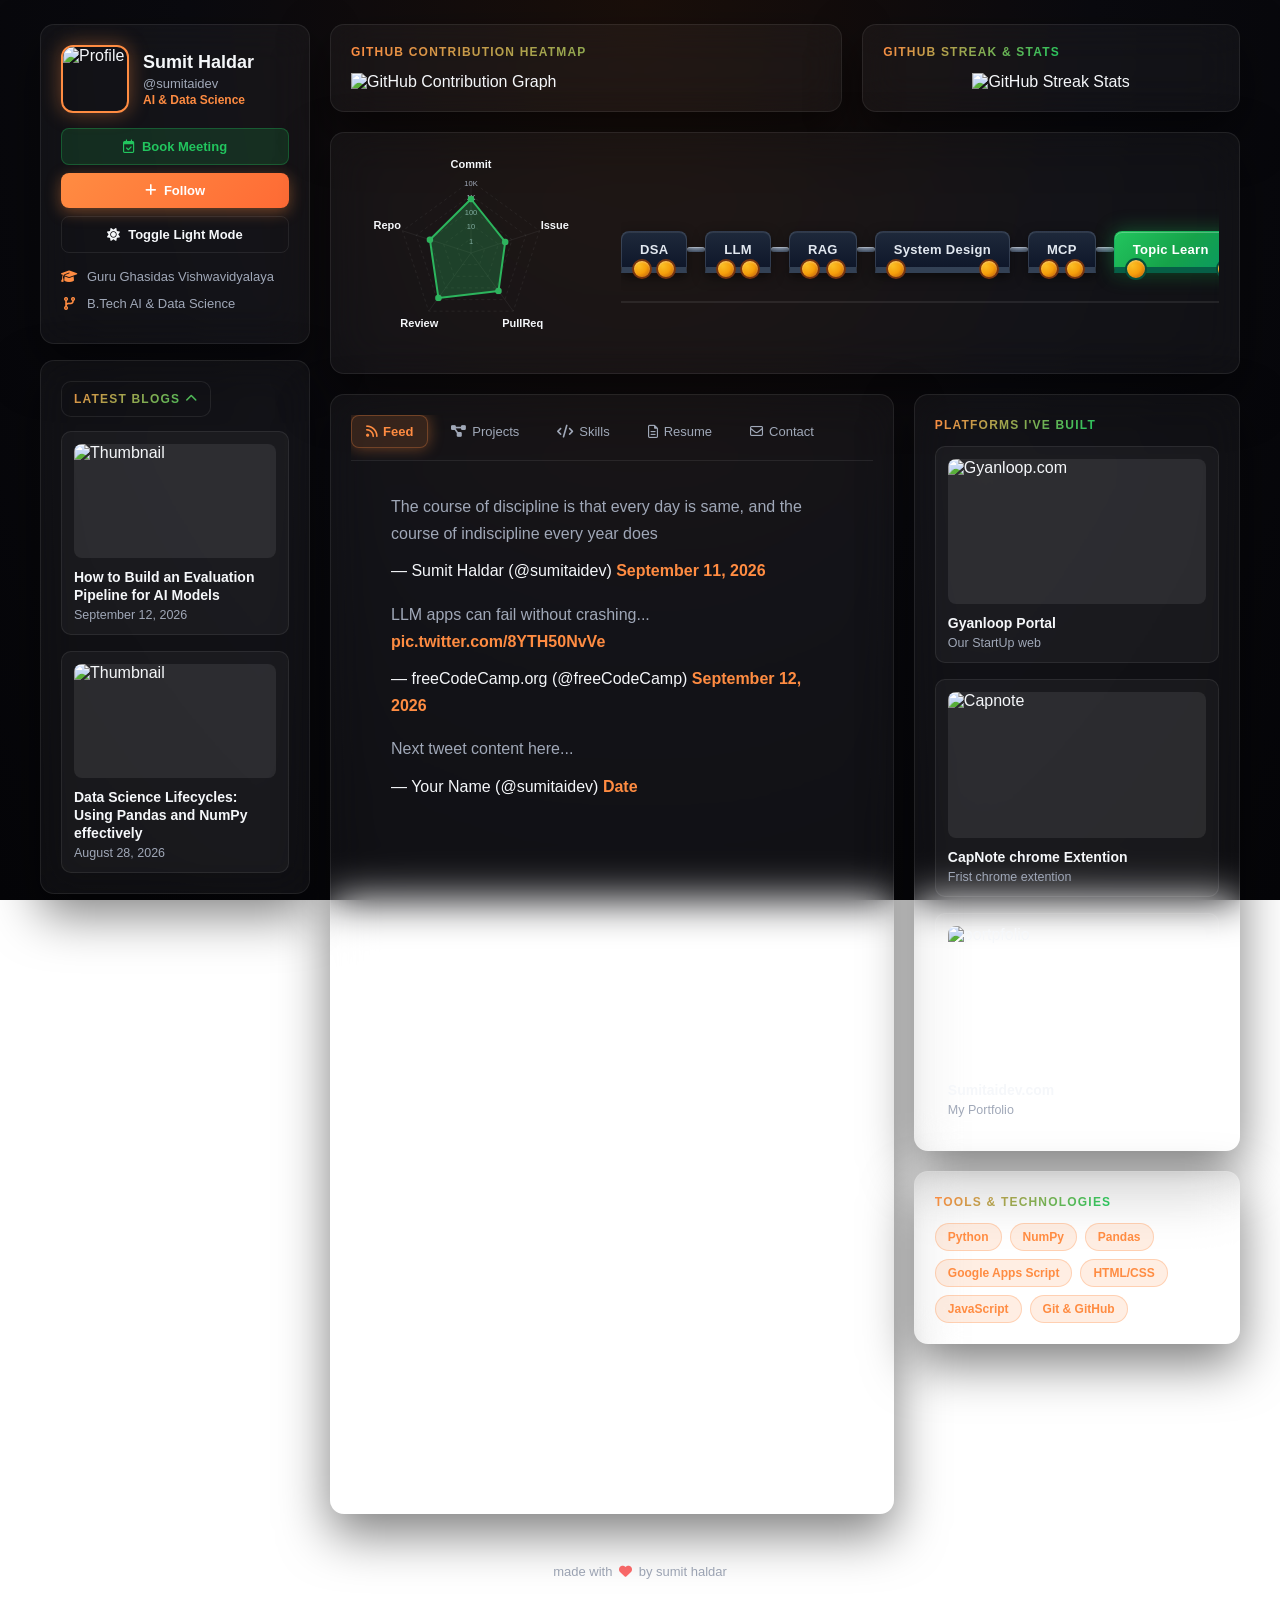
==== commit f7b9f620: "Update index.html" ====
--- a/index.html
+++ b/index.html
@@ -53,7 +53,6 @@
             --chart-dot: #ff8c42;
         }
 
-        /* LIGHT THEME */
         body.light-mode {
             --bg-color: #fdf8f3;
             --bg-gradient: radial-gradient(ellipse at top, #fff4e6 0%, #fdf8f3 50%, #f5f7fa 100%);
@@ -109,7 +108,6 @@
 
         .container { display: flex; gap: 20px; max-width: 1200px; width: 100%; align-items: flex-start; }
 
-        /* --- Glass Card --- */
         .card {
             background: var(--card-bg);
             backdrop-filter: blur(20px);
@@ -179,9 +177,39 @@
         .info-list a { color: inherit; text-decoration: none; }
         .info-list a:hover { text-decoration: underline; }
 
-        .blog-toggle { cursor: pointer; display: flex; justify-content: space-between; align-items: center; margin: 0; }
-        .toggle-icon { transition: transform 0.3s ease; color: var(--brand-orange); }
-        .toggle-icon.closed { transform: rotate(180deg); }
+        /* ============================================================
+           📰 BLOG TOGGLE — now with visible border (both desktop + mobile)
+           ============================================================ */
+        .blog-toggle {
+            cursor: pointer;
+            display: flex;
+            justify-content: space-between;
+            align-items: center;
+            margin: 0;
+            padding: 10px 12px;
+            border-radius: 10px;
+            border: 1px solid var(--border-color);
+            background: var(--hover-bg);
+            transition: all 0.2s ease;
+            user-select: none;
+        }
+        .blog-toggle:hover {
+            border-color: var(--border-hover);
+            background: var(--brand-orange-soft);
+            box-shadow: 0 0 12px var(--brand-orange-glow);
+        }
+        .blog-toggle:active {
+            transform: scale(0.99);
+        }
+        .blog-toggle .toggle-icon { transition: transform 0.3s ease; color: var(--brand-orange); }
+        .blog-toggle .toggle-icon.closed { transform: rotate(180deg); }
+
+        /* Section-title reused inside blog-toggle keeps gradient text */
+        .blog-toggle.section-title {
+            margin: 0;
+            font-size: 12px;
+        }
+
         .blog-wrapper { max-height: 1500px; opacity: 1; transition: max-height 0.4s ease, opacity 0.3s ease, margin-top 0.3s ease; overflow: hidden; margin-top: 14px; }
         .blog-wrapper.closed { max-height: 0; opacity: 0; margin-top: 0; }
 
@@ -207,7 +235,7 @@
         .blog-info h4, .platform-info h4 { margin: 0 0 4px 0; font-size: 14px; color: var(--text-main); line-height: 1.3; }
         .blog-info p, .platform-info p { margin: 0; font-size: 12.5px; color: var(--text-muted); }
 
-        /* --- Main Content --- */
+        /* --- Main --- */
         .main-content { flex: 1; display: flex; flex-direction: column; gap: 20px; min-width: 0; width: 100%; }
         .top-row { display: flex; gap: 20px; width: 100%; }
         .heatmap-card { flex: 1.4; display: flex; flex-direction: column; overflow-x: auto; }
@@ -224,6 +252,8 @@
             background-clip: text;
             display: inline-block;
         }
+        /* Section title inside a bordered container shouldn't have bottom margin */
+        .blog-toggle.section-title { margin-bottom: 0; }
 
         /* --- Learning Journey --- */
         .learning-wrapper { display: flex; gap: 20px; align-items: center; padding: 10px; width: 100%; overflow: hidden; }
@@ -236,6 +266,10 @@
         }
         .radar-svg { width: 100%; height: 100%; }
 
+        /* ============================================================
+           🚂 TRAIN — new color composition
+           Sleek slate cars + emerald engine + warm amber accent wheels
+           ============================================================ */
         .train-viewport {
             flex: 1; overflow: hidden; position: relative;
             height: 100px; display: flex; align-items: center;
@@ -248,33 +282,80 @@
             animation: trainMoveLR 14s linear infinite;
         }
         .train-car {
-            background: var(--card-bg);
-            color: var(--text-main);
-            border: 1px solid var(--border-color);
+            background: linear-gradient(180deg, #1e293b 0%, #0f172a 100%);
+            color: #e2e8f0;
+            border: 1px solid rgba(148, 163, 184, 0.25);
             padding: 10px 18px;
-            border-radius: 6px 6px 0 0;
-            font-weight: 600;
+            border-radius: 8px 8px 0 0;
+            font-weight: 700;
             font-size: 13px;
+            letter-spacing: 0.3px;
             position: relative;
-            border-bottom: 6px solid var(--border-color);
-            box-shadow: 0 2px 6px rgba(0, 0, 0, 0.3);
-        }
+            border-bottom: 6px solid #334155;
+            box-shadow: 0 4px 12px rgba(0, 0, 0, 0.5), inset 0 1px 0 rgba(255, 255, 255, 0.08);
+            transition: all 0.3s ease;
+        }
+        body.light-mode .train-car {
+            background: linear-gradient(180deg, #f1f5f9 0%, #e2e8f0 100%);
+            color: #0f172a;
+            border: 1px solid rgba(15, 23, 42, 0.1);
+            border-bottom-color: #94a3b8;
+            box-shadow: 0 4px 12px rgba(15, 23, 42, 0.08), inset 0 1px 0 rgba(255, 255, 255, 0.6);
+        }
+
+        /* Engine car — emerald gradient with amber wheels */
         .train-car.engine {
-            border-radius: 6px 14px 0 0;
-            background: linear-gradient(135deg, var(--brand-orange) 0%, var(--brand-green) 100%);
-            color: #fff;
-            border-color: transparent;
-            box-shadow: 0 0 20px var(--brand-orange-glow);
-        }
+            background: linear-gradient(135deg, #22c55e 0%, #16a34a 50%, #059669 100%);
+            color: #ffffff;
+            border: 1px solid rgba(34, 197, 94, 0.5);
+            border-bottom: 6px solid #065f46;
+            box-shadow:
+                0 0 20px rgba(34, 197, 94, 0.4),
+                0 4px 12px rgba(0, 0, 0, 0.4),
+                inset 0 1px 0 rgba(255, 255, 255, 0.25);
+            border-radius: 8px 16px 0 0;
+        }
+
+        /* Wheels — amber/gold accent */
         .train-car::before, .train-car::after {
-            content: ''; position: absolute;
-            bottom: -12px; width: 16px; height: 16px;
-            background: #333; border-radius: 50%;
-            border: 2px solid var(--brand-orange);
+            content: '';
+            position: absolute;
+            bottom: -12px;
+            width: 16px;
+            height: 16px;
+            background: radial-gradient(circle at 30% 30%, #fbbf24 0%, #f59e0b 50%, #b45309 100%);
+            border-radius: 50%;
+            border: 2px solid #78350f;
+            box-shadow: inset 0 1px 2px rgba(255, 255, 255, 0.4);
+        }
+        body.light-mode .train-car::before,
+        body.light-mode .train-car::after {
+            background: radial-gradient(circle at 30% 30%, #fde68a 0%, #f59e0b 50%, #b45309 100%);
         }
         .train-car::before { left: 10px; }
         .train-car::after { right: 10px; }
-        .coupler { width: 16px; height: 4px; background: var(--text-dim); margin-bottom: 6px; }
+
+        /* Engine wheels slightly bigger */
+        .train-car.engine::before,
+        .train-car.engine::after {
+            width: 18px;
+            height: 18px;
+            bottom: -13px;
+            border-color: #064e3b;
+        }
+
+        /* Couplers — metallic */
+        .coupler {
+            width: 18px;
+            height: 5px;
+            background: linear-gradient(180deg, #94a3b8 0%, #475569 100%);
+            border-radius: 3px;
+            margin-bottom: 6px;
+            box-shadow: inset 0 1px 0 rgba(255, 255, 255, 0.3);
+        }
+        body.light-mode .coupler {
+            background: linear-gradient(180deg, #cbd5e1 0%, #94a3b8 100%);
+        }
 
         @keyframes trainMoveLR {
             0%   { left: 0; transform: translateX(-100%); }
@@ -286,7 +367,7 @@
         .feed-column { flex: 1.6; min-width: 0; width: 100%; }
         .side-column { flex: 1; display: flex; flex-direction: column; gap: 20px; min-width: 280px; width: 100%; }
 
-        /* --- Tabs (Desktop) --- */
+        /* --- Tabs --- */
         .tabs {
             display: flex; gap: 8px;
             border-bottom: 1px solid var(--border-color);
@@ -365,9 +446,7 @@
         .project-card-body h4 { margin: 0 0 6px 0; font-size: 15px; color: var(--text-main); }
         .project-card-body p { margin: 0; font-size: 13px; color: var(--text-muted); line-height: 1.4; }
 
-        /* ============================================================
-           🏷️ TOOL BADGES — now theme-aware (fixes gray-on-dark issue)
-           ============================================================ */
+        /* --- Tool badges --- */
         .tool-badge,
         #tools-container span {
             background: var(--brand-orange-soft) !important;
@@ -487,7 +566,7 @@
         .btn-subscribe:hover { transform: translateY(-2px); filter: brightness(1.1); }
 
         /* ============================================================
-           📱 MOBILE — TRUE fixed bottom nav
+           📱 MOBILE
            ============================================================ */
         @media (max-width: 992px) {
             body {
@@ -498,8 +577,6 @@
             .top-row { flex-direction: column; }
             .bottom-split { flex-direction: column; gap: 16px; }
 
-            /* 🔑 CRITICAL: Remove backdrop-filter from ancestor so position:fixed
-               anchors to the VIEWPORT, not the card */
             .feed-column {
                 backdrop-filter: none !important;
                 -webkit-backdrop-filter: none !important;
@@ -508,8 +585,6 @@
                 min-height: auto !important;
                 padding-bottom: 0 !important;
             }
-
-            /* Also remove blur from any ancestor that could break fixed */
             .container, .main-content, .bottom-split {
                 backdrop-filter: none !important;
                 -webkit-backdrop-filter: none !important;
@@ -520,7 +595,7 @@
 
             .streak-card, #learning-row { display: none !important; }
 
-            /* TRUE FIXED BOTTOM NAV */
+            /* Fixed bottom nav */
             .tabs {
                 position: fixed !important;
                 bottom: 0 !important;
@@ -547,11 +622,9 @@
 
                 z-index: 9999;
                 box-shadow: 0 -4px 20px rgba(0, 0, 0, 0.6);
-
                 border-radius: 0;
                 overflow: hidden !important;
                 transform: none !important;
-                will-change: auto;
             }
             body.light-mode .tabs {
                 background: rgba(255, 255, 255, 0.96) !important;
@@ -587,18 +660,22 @@
                 background: var(--brand-orange-soft) !important;
                 box-shadow: inset 0 -2px 0 var(--brand-orange);
             }
-            .tab.active i {
-                color: var(--brand-orange);
-                transform: scale(1.1);
-            }
+            .tab.active i { color: var(--brand-orange); transform: scale(1.1); }
 
             .modal-content { padding: 24px 20px; }
             .section-title { font-size: 11px; }
             .profile-info h1 { font-size: 17px; }
             .radar-wrapper { width: 180px; height: 160px; }
-        }
-
-        /* Very small screens */
+
+            /* Bigger, more tappable blog toggle on mobile */
+            .blog-toggle {
+                padding: 12px 14px;
+                font-size: 12px;
+                border-width: 1.5px;
+            }
+            .blog-toggle .toggle-icon { font-size: 14px; }
+        }
+
         @media (max-width: 400px) {
             body { padding: 12px 10px calc(80px + env(safe-area-inset-bottom, 0px)) 10px; }
             .tab { font-size: 9px; padding: 5px 2px; }
@@ -610,7 +687,6 @@
 <body>
 
     <div class="container">
-        <!-- SIDEBAR -->
         <aside class="sidebar">
             <div class="card">
                 <div class="profile-header">
@@ -645,7 +721,6 @@
             </div>
         </aside>
 
-        <!-- MAIN -->
         <main class="main-content">
             <div class="top-row">
                 <div class="card heatmap-card">
@@ -663,7 +738,6 @@
             </div>
 
             <div class="bottom-split">
-                <!-- FEED COLUMN -->
                 <div class="card feed-column">
                     <div class="tabs">
                         <div class="tab active" data-file="feed.txt" data-target="feed"><i class="fa-solid fa-rss"></i> <span class="tab-text">Feed</span></div>
@@ -680,7 +754,6 @@
                     <div id="contact" class="tab-content"><p style="color: var(--text-muted); font-size: 13px;">Loading contact...</p></div>
                 </div>
 
-                <!-- SIDE COLUMN -->
                 <div class="side-column">
                     <div class="card">
                         <div class="section-title">Platforms I've Built</div>
@@ -761,7 +834,7 @@
             if (e.target === modal) modal.classList.remove('show');
         });
 
-        // --- Theme (dark default) ---
+        // --- Theme ---
         const themeToggleBtn = document.getElementById('theme-toggle');
         if (localStorage.getItem('theme') === 'light') {
             document.body.classList.add('light-mode');
@@ -781,7 +854,7 @@
             }
         });
 
-        // --- Radar Chart ---
+        // --- Radar ---
         const RADAR_DATA = {
             axes:     ["Commit", "Issue", "PullReq", "Review", "Repo"],
             values:   [ 75,       50,      65,        77,        60 ],
@@ -855,7 +928,7 @@
             });
         }
 
-        // --- Fetch .txt ---
+        // --- Fetch ---
         const fileCache = {};
         async function fetchTxtFile(fileName, targetId, forceFresh = false) {
             const container = document.getElementById(targetId);
@@ -879,10 +952,12 @@
         }
 
         window.refreshAll = function () {
-            ['feed', 'blogs', 'learning', 'platforms', 'tools', 'projects', 'skills', 'resume', 'contact'].forEach(name => {
-                const target = name === 'blogs' ? 'sidebar-blogs' : (name === 'learning' ? 'learning-row' : (name === 'platforms' ? 'platforms-container' : (name === 'tools' ? 'tools-container' : name)));
-                fetchTxtFile(`${name}.txt`, target, true);
-            });
+            const map = {
+                feed: 'feed', blogs: 'sidebar-blogs', learning: 'learning-row',
+                platforms: 'platforms-container', tools: 'tools-container',
+                projects: 'projects', skills: 'skills', resume: 'resume', contact: 'contact'
+            };
+            Object.entries(map).forEach(([name, target]) => fetchTxtFile(`${name}.txt`, target, true));
         };
 
         // --- Tabs ---
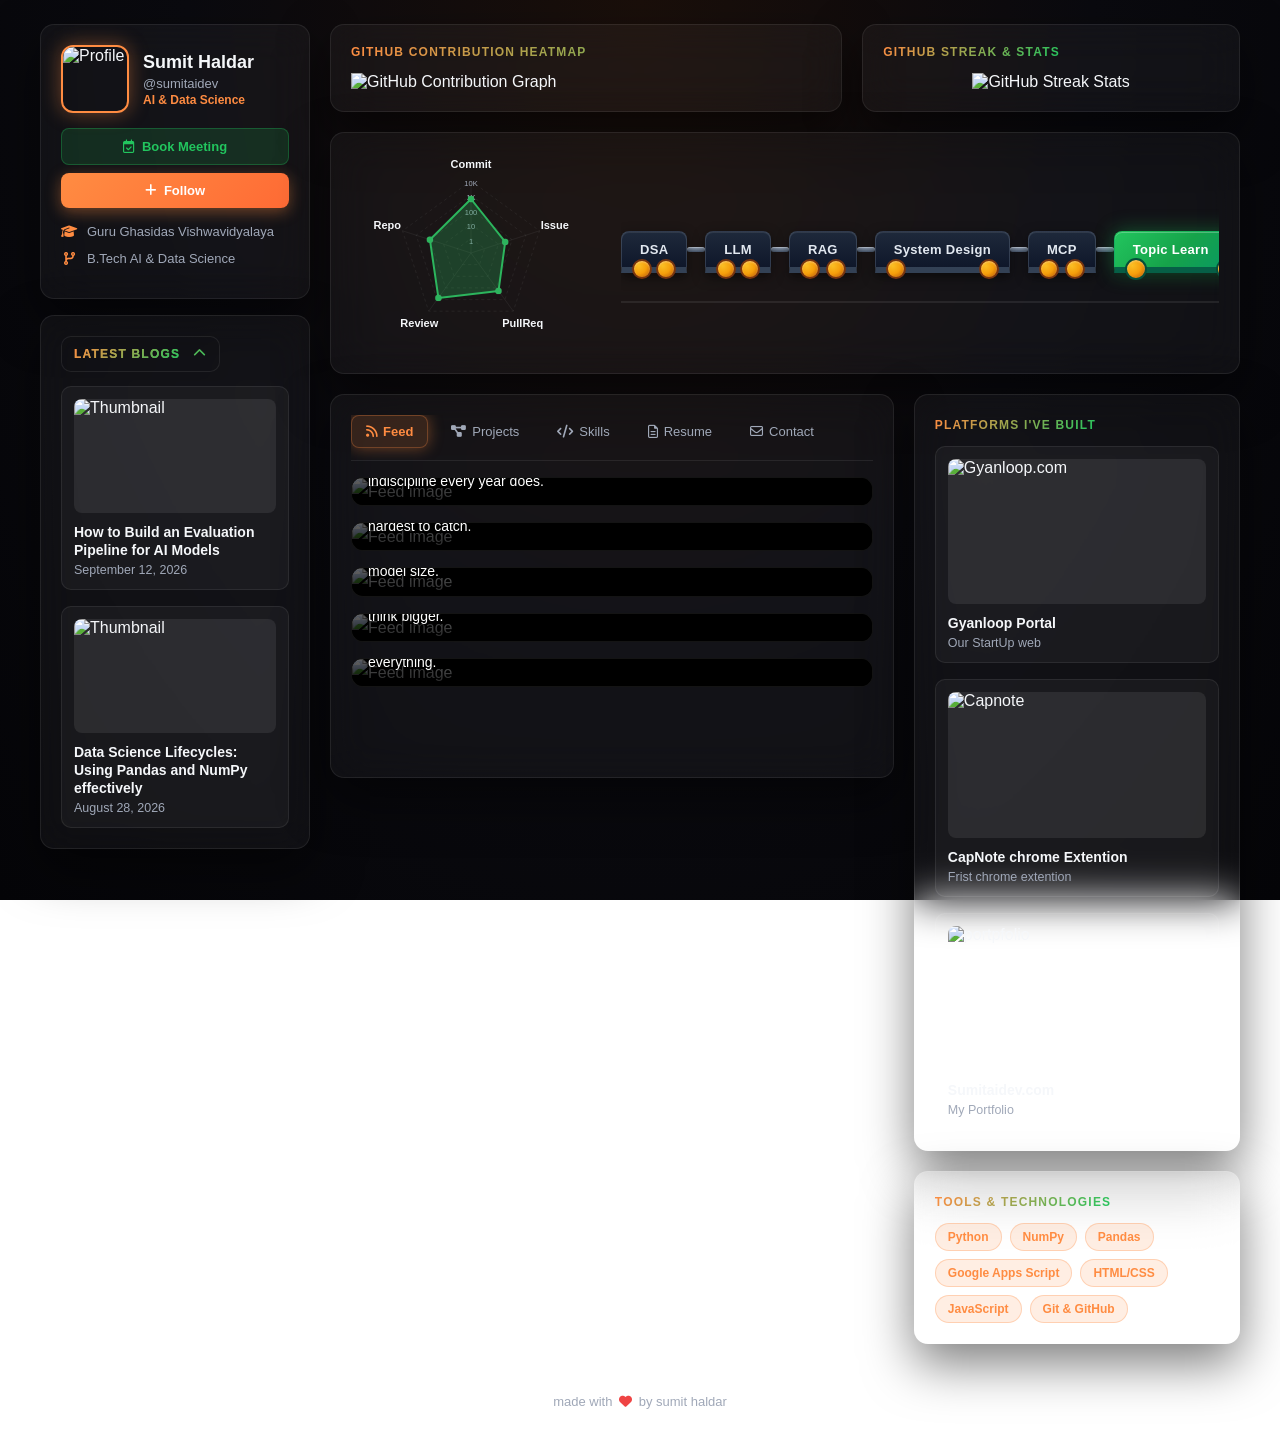
==== commit 4b32acc0: "Update index.html" ====
--- a/index.html
+++ b/index.html
@@ -14,11 +14,10 @@
     
     <link rel="icon" type="image/png" href="https://raw.githubusercontent.com/sumitaidev/sumitaidev.github.io/refs/heads/main/css/Screenshot%202026-08-09%20233620.png">
     <link rel="stylesheet" href="https://cdnjs.cloudflare.com/ajax/libs/font-awesome/6.4.0/css/all.min.css">
-    <script async src="https://platform.x.com/widgets.js" charset="utf-8"></script>
     
     <style>
         /* ============================================================
-           🎨 DARK THEME (DEFAULT) — Orange + Green Glassmorphism
+           🎨 DARK THEME ONLY — Orange + Green Glassmorphism
            ============================================================ */
         :root {
             --bg-color: #0a0a0f;
@@ -40,7 +39,7 @@
 
             --brand-gradient: linear-gradient(135deg, #ff8c42 0%, #ff6b35 50%, #22c55e 100%);
 
-            --heatmap-red: #ff6b6b;
+            --heatmap-green: #22c55e;
 
             --hover-bg: rgba(255, 255, 255, 0.06);
             --btn-text: #ffffff;
@@ -51,36 +50,6 @@
             --chart-poly-fill: rgba(255, 140, 66, 0.22);
             --chart-poly-stroke: #ff8c42;
             --chart-dot: #ff8c42;
-        }
-
-        body.light-mode {
-            --bg-color: #fdf8f3;
-            --bg-gradient: radial-gradient(ellipse at top, #fff4e6 0%, #fdf8f3 50%, #f5f7fa 100%);
-            --card-bg: rgba(255, 255, 255, 0.85);
-            --card-solid: #ffffff;
-            --text-main: #1a1a1a;
-            --text-muted: #4b5563;
-            --text-dim: #6b7280;
-            --border-color: rgba(15, 23, 42, 0.08);
-            --border-hover: rgba(255, 140, 66, 0.4);
-
-            --brand-orange: #ea580c;
-            --brand-orange-soft: rgba(234, 88, 12, 0.12);
-            --brand-orange-glow: rgba(234, 88, 12, 0.25);
-            --brand-green: #16a34a;
-            --brand-green-soft: rgba(22, 163, 74, 0.12);
-            --brand-green-glow: rgba(22, 163, 74, 0.25);
-
-            --heatmap-red: #ef4444;
-
-            --hover-bg: rgba(15, 23, 42, 0.05);
-            --shadow-card: 0 10px 30px rgba(15, 23, 42, 0.08);
-            --shadow-glow: 0 0 20px rgba(234, 88, 12, 0.15);
-
-            --chart-grid: rgba(15, 23, 42, 0.12);
-            --chart-poly-fill: rgba(234, 88, 12, 0.2);
-            --chart-poly-stroke: #ea580c;
-            --chart-dot: #ea580c;
         }
 
         * { box-sizing: border-box; }
@@ -101,7 +70,6 @@
             display: flex;
             flex-direction: column;
             align-items: center;
-            transition: background 0.4s ease, color 0.3s ease;
             min-height: 100vh;
             -webkit-font-smoothing: antialiased;
         }
@@ -116,7 +84,6 @@
             border: 1px solid var(--border-color);
             box-shadow: var(--shadow-card);
             padding: 20px;
-            transition: background 0.3s, border-color 0.3s;
             width: 100%;
         }
 
@@ -129,14 +96,17 @@
             object-fit: cover;
             border: 2px solid var(--brand-orange);
             box-shadow: 0 0 20px var(--brand-orange-glow);
-        }
+            cursor: pointer;
+            transition: transform 0.2s ease;
+        }
+        .profile-pic:hover { transform: scale(1.05); }
         .profile-info h1 { font-size: 18px; margin: 0 0 3px 0; color: var(--text-main); }
         .profile-info p { font-size: 13px; color: var(--text-muted); margin: 0; }
         .profile-info p:last-child { color: var(--brand-orange) !important; font-weight: 600; }
         
         .btn-group { display: flex; flex-direction: column; gap: 8px; margin-top: 15px; }
 
-        .btn-primary, .btn-meeting, .btn-toggle {
+        .btn-primary, .btn-meeting {
             display: flex; align-items: center; justify-content: center; gap: 8px;
             border-radius: 8px; padding: 10px 12px;
             font-size: 13px; font-weight: 600;
@@ -164,12 +134,6 @@
             transform: translateY(-1px);
             box-shadow: 0 4px 15px var(--brand-green-glow);
         }
-        .btn-toggle {
-            background: transparent;
-            color: var(--text-main);
-            border: 1px solid var(--border-color);
-        }
-        .btn-toggle:hover { background: var(--hover-bg); border-color: var(--border-hover); }
         
         .info-list { list-style: none; padding: 0; margin: 16px 0 0 0; font-size: 13px; color: var(--text-muted); }
         .info-list li { margin-bottom: 12px; display: flex; align-items: center; gap: 10px; word-break: break-word; }
@@ -178,7 +142,7 @@
         .info-list a:hover { text-decoration: underline; }
 
         /* ============================================================
-           📰 BLOG TOGGLE — now with visible border (both desktop + mobile)
+           📰 BLOG TOGGLE — fixed hover text visibility + clear toggle icon
            ============================================================ */
         .blog-toggle {
             cursor: pointer;
@@ -193,18 +157,37 @@
             transition: all 0.2s ease;
             user-select: none;
         }
+
         .blog-toggle:hover {
             border-color: var(--border-hover);
-            background: var(--brand-orange-soft);
             box-shadow: 0 0 12px var(--brand-orange-glow);
         }
-        .blog-toggle:active {
-            transform: scale(0.99);
-        }
-        .blog-toggle .toggle-icon { transition: transform 0.3s ease; color: var(--brand-orange); }
+
+        .blog-toggle:active { transform: scale(0.99); }
+
+        /* Gradient label text — independent of container background */
+        .blog-toggle > span {
+            background: linear-gradient(135deg, var(--brand-orange) 0%, var(--brand-green) 100%);
+            -webkit-background-clip: text;
+            background-clip: text;
+            -webkit-text-fill-color: transparent;
+            color: transparent;
+            font-weight: 700;
+            text-transform: uppercase;
+            letter-spacing: 1.2px;
+            font-size: 12px;
+        }
+
+        /* Toggle icon — always visible, rotates when closed */
+        .blog-toggle .toggle-icon {
+            transition: transform 0.3s ease;
+            color: var(--brand-orange);
+            font-size: 13px;
+            flex-shrink: 0;
+            margin-left: 8px;
+        }
         .blog-toggle .toggle-icon.closed { transform: rotate(180deg); }
 
-        /* Section-title reused inside blog-toggle keeps gradient text */
         .blog-toggle.section-title {
             margin: 0;
             font-size: 12px;
@@ -252,7 +235,6 @@
             background-clip: text;
             display: inline-block;
         }
-        /* Section title inside a bordered container shouldn't have bottom margin */
         .blog-toggle.section-title { margin-bottom: 0; }
 
         /* --- Learning Journey --- */
@@ -267,8 +249,7 @@
         .radar-svg { width: 100%; height: 100%; }
 
         /* ============================================================
-           🚂 TRAIN — new color composition
-           Sleek slate cars + emerald engine + warm amber accent wheels
+           🚂 TRAIN
            ============================================================ */
         .train-viewport {
             flex: 1; overflow: hidden; position: relative;
@@ -295,15 +276,7 @@
             box-shadow: 0 4px 12px rgba(0, 0, 0, 0.5), inset 0 1px 0 rgba(255, 255, 255, 0.08);
             transition: all 0.3s ease;
         }
-        body.light-mode .train-car {
-            background: linear-gradient(180deg, #f1f5f9 0%, #e2e8f0 100%);
-            color: #0f172a;
-            border: 1px solid rgba(15, 23, 42, 0.1);
-            border-bottom-color: #94a3b8;
-            box-shadow: 0 4px 12px rgba(15, 23, 42, 0.08), inset 0 1px 0 rgba(255, 255, 255, 0.6);
-        }
-
-        /* Engine car — emerald gradient with amber wheels */
+
         .train-car.engine {
             background: linear-gradient(135deg, #22c55e 0%, #16a34a 50%, #059669 100%);
             color: #ffffff;
@@ -316,7 +289,6 @@
             border-radius: 8px 16px 0 0;
         }
 
-        /* Wheels — amber/gold accent */
         .train-car::before, .train-car::after {
             content: '';
             position: absolute;
@@ -328,14 +300,9 @@
             border: 2px solid #78350f;
             box-shadow: inset 0 1px 2px rgba(255, 255, 255, 0.4);
         }
-        body.light-mode .train-car::before,
-        body.light-mode .train-car::after {
-            background: radial-gradient(circle at 30% 30%, #fde68a 0%, #f59e0b 50%, #b45309 100%);
-        }
         .train-car::before { left: 10px; }
         .train-car::after { right: 10px; }
 
-        /* Engine wheels slightly bigger */
         .train-car.engine::before,
         .train-car.engine::after {
             width: 18px;
@@ -344,7 +311,6 @@
             border-color: #064e3b;
         }
 
-        /* Couplers — metallic */
         .coupler {
             width: 18px;
             height: 5px;
@@ -352,9 +318,6 @@
             border-radius: 3px;
             margin-bottom: 6px;
             box-shadow: inset 0 1px 0 rgba(255, 255, 255, 0.3);
-        }
-        body.light-mode .coupler {
-            background: linear-gradient(180deg, #cbd5e1 0%, #94a3b8 100%);
         }
 
         @keyframes trainMoveLR {
@@ -422,6 +385,79 @@
         
         .tab-content iframe, .tab-content blockquote { max-width: 100%; border-radius: 8px; }
         @keyframes fadeIn { from { opacity: 0; } to { opacity: 1; } }
+
+        /* --- Feed Card Styles --- */
+        .feed-card {
+            position: relative;
+            border-radius: 12px;
+            overflow: hidden;
+            margin-bottom: 16px;
+            border: 1px solid var(--border-color);
+            transition: all 0.2s ease;
+            background: #000;
+        }
+
+        .feed-card:hover {
+            border-color: var(--border-hover);
+            box-shadow: 0 6px 20px var(--brand-orange-glow);
+        }
+
+        /* Image keeps its ORIGINAL size — no forced aspect ratio */
+        .feed-card img {
+            width: 100%;
+            height: auto;
+            display: block;
+            object-fit: contain;
+        }
+
+        /* Caption overlaid at the bottom of the image */
+        .feed-card-caption {
+            position: absolute;
+            bottom: 0;
+            left: 0;
+            right: 0;
+            padding: 16px 16px 14px 16px;
+            background: linear-gradient(
+                to top,
+                rgba(0, 0, 0, 0.88) 0%,
+                rgba(0, 0, 0, 0.55) 45%,
+                rgba(0, 0, 0, 0.15) 80%,
+                transparent 100%
+            );
+        }
+
+        .feed-card-caption p {
+            margin: 0;
+            color: #ffffff;
+            font-size: 14px;
+            font-weight: 500;
+            line-height: 1.45;
+            text-shadow: 0 2px 6px rgba(0, 0, 0, 0.95), 0 1px 3px rgba(0, 0, 0, 1);
+        }
+
+        /* --- Resume Download Button --- */
+        .resume-download-btn {
+            display: inline-flex;
+            align-items: center;
+            gap: 8px;
+            padding: 12px 24px;
+            background: linear-gradient(135deg, var(--brand-orange) 0%, #ff6b35 100%);
+            color: #fff;
+            text-decoration: none;
+            border-radius: 8px;
+            font-weight: 600;
+            font-size: 14px;
+            margin-top: 16px;
+            border: none;
+            cursor: pointer;
+            transition: all 0.2s ease;
+            box-shadow: 0 4px 15px var(--brand-orange-glow);
+        }
+        .resume-download-btn:hover {
+            transform: translateY(-2px);
+            filter: brightness(1.1);
+            box-shadow: 0 6px 22px var(--brand-orange-glow);
+        }
 
         /* --- Radar SVG --- */
         .radar-grid    { fill: none; stroke: var(--chart-grid); stroke-width: 0.8; stroke-dasharray: 3 3; }
@@ -502,7 +538,7 @@
             font-size: 13px; color: var(--text-muted);
             font-weight: 500; margin-top: 20px;
         }
-        .footer i { color: var(--heatmap-red); margin: 0 3px; }
+        .footer i { color: #ef4444; margin: 0 3px; }
 
         /* --- Modal --- */
         .modal-overlay {
@@ -565,6 +601,63 @@
         }
         .btn-subscribe:hover { transform: translateY(-2px); filter: brightness(1.1); }
 
+        /* --- Photo Preview Modal --- */
+        .photo-modal-overlay {
+            position: fixed; top: 0; left: 0; right: 0; bottom: 0;
+            background: rgba(0, 0, 0, 0.9);
+            backdrop-filter: blur(10px);
+            display: flex; justify-content: center; align-items: center;
+            z-index: 3000; opacity: 0; pointer-events: none;
+            transition: opacity 0.3s ease;
+            padding: 20px;
+            flex-direction: column;
+            gap: 20px;
+        }
+        .photo-modal-overlay.show { opacity: 1; pointer-events: auto; }
+        .photo-modal-content {
+            position: relative;
+            text-align: center;
+            transform: scale(0.9);
+            transition: transform 0.3s ease;
+        }
+        .photo-modal-overlay.show .photo-modal-content { transform: scale(1); }
+        .photo-modal-content img {
+            max-width: 80vw;
+            max-height: 70vh;
+            border-radius: 16px;
+            border: 3px solid var(--brand-orange);
+            box-shadow: 0 0 40px var(--brand-orange-glow);
+        }
+        .photo-modal-close {
+            position: absolute; top: -40px; right: 0;
+            cursor: pointer; font-size: 28px;
+            color: #fff;
+            border: none; background: transparent;
+            transition: color 0.2s;
+        }
+        .photo-modal-close:hover { color: var(--brand-orange); }
+        .photo-follow-btn {
+            display: inline-flex;
+            align-items: center;
+            justify-content: center;
+            gap: 10px;
+            padding: 14px 40px;
+            background: linear-gradient(135deg, var(--brand-orange) 0%, #ff6b35 100%);
+            color: #fff;
+            border: none;
+            border-radius: 12px;
+            font-size: 16px;
+            font-weight: 700;
+            cursor: pointer;
+            transition: all 0.2s ease;
+            box-shadow: 0 4px 20px var(--brand-orange-glow);
+        }
+        .photo-follow-btn:hover {
+            transform: translateY(-2px);
+            filter: brightness(1.1);
+            box-shadow: 0 6px 30px var(--brand-orange-glow);
+        }
+
         /* ============================================================
            📱 MOBILE
            ============================================================ */
@@ -625,10 +718,6 @@
                 border-radius: 0;
                 overflow: hidden !important;
                 transform: none !important;
-            }
-            body.light-mode .tabs {
-                background: rgba(255, 255, 255, 0.96) !important;
-                box-shadow: 0 -4px 20px rgba(15, 23, 42, 0.12);
             }
 
             .tab {
@@ -673,7 +762,17 @@
                 font-size: 12px;
                 border-width: 1.5px;
             }
-            .blog-toggle .toggle-icon { font-size: 14px; }
+            .blog-toggle > span { font-size: 12px; }
+            .blog-toggle .toggle-icon { font-size: 15px; }
+
+            .photo-modal-content img {
+                max-width: 90vw;
+                max-height: 60vh;
+            }
+
+            /* Feed caption slightly smaller on mobile */
+            .feed-card-caption { padding: 14px 14px 12px 14px; }
+            .feed-card-caption p { font-size: 13px; }
         }
 
         @media (max-width: 400px) {
@@ -681,6 +780,7 @@
             .tab { font-size: 9px; padding: 5px 2px; }
             .tab i { font-size: 16px; }
             .card { padding: 14px; }
+            .feed-card-caption p { font-size: 12.5px; }
         }
     </style>
 </head>
@@ -690,7 +790,7 @@
         <aside class="sidebar">
             <div class="card">
                 <div class="profile-header">
-                    <img src="https://raw.githubusercontent.com/sumitaidev/sumitaidev.github.io/refs/heads/main/css/Screenshot%202026-08-09%20233620.png" alt="Profile" class="profile-pic">
+                    <img src="https://raw.githubusercontent.com/sumitaidev/sumitaidev.github.io/refs/heads/main/css/Screenshot%202026-08-09%20233620.png" alt="Profile" class="profile-pic" id="profile-pic">
                     <div class="profile-info">
                         <h1>Sumit Haldar</h1>
                         <p>@sumitaidev</p>
@@ -699,9 +799,8 @@
                 </div>
 
                 <div class="btn-group">
-                    <a href="https://calendly.com" target="_blank" class="btn-meeting"><i class="fa-regular fa-calendar-check"></i> Book Meeting</a>
+                    <a href="https://topmate.io/sumitaidev" target="_blank" class="btn-meeting"><i class="fa-regular fa-calendar-check"></i> Book Meeting</a>
                     <button id="follow-btn" class="btn-primary"><i class="fa-solid fa-plus"></i> Follow</button>
-                    <button id="theme-toggle" class="btn-toggle"><i class="fa-solid fa-sun"></i> Toggle Light Mode</button>
                 </div>
 
                 <ul class="info-list">
@@ -725,7 +824,7 @@
             <div class="top-row">
                 <div class="card heatmap-card">
                     <div class="section-title">GitHub Contribution Heatmap</div>
-                    <img src="https://ghchart.rshah.org/ff6b6b/sumitaidev" alt="GitHub Contribution Graph" style="max-width: 100%; height: auto;" />
+                    <img src="https://ghchart.rshah.org/22c55e/sumitaidev" alt="GitHub Contribution Graph" style="max-width: 100%; height: auto;" />
                 </div>
                 <div class="card streak-card">
                     <div class="section-title" style="align-self: flex-start;">GitHub Streak & Stats</div>
@@ -777,6 +876,7 @@
         made with <i class="fa-solid fa-heart"></i> by sumit haldar
     </footer>
 
+    <!-- Follow Modal -->
     <div id="follow-modal" class="modal-overlay">
         <div class="modal-content">
             <button class="modal-close" id="close-modal">&times;</button>
@@ -801,6 +901,17 @@
         </div>
     </div>
 
+    <!-- Photo Preview Modal -->
+    <div id="photo-modal" class="photo-modal-overlay">
+        <div class="photo-modal-content">
+            <button class="photo-modal-close" id="photo-modal-close">&times;</button>
+            <img src="https://raw.githubusercontent.com/sumitaidev/sumitaidev.github.io/refs/heads/main/css/Screenshot%202026-08-09%20233620.png" alt="Profile Large">
+        </div>
+        <button class="photo-follow-btn" id="photo-follow-btn">
+            <i class="fa-solid fa-plus"></i> Follow
+        </button>
+    </div>
+
     <script>
         // --- Blog Toggle ---
         const blogToggle = document.getElementById('blog-toggle');
@@ -824,7 +935,7 @@
             toggleIcon.classList.toggle('closed');
         });
 
-        // --- Modal ---
+        // --- Follow Modal ---
         const modal = document.getElementById('follow-modal');
         const followBtn = document.getElementById('follow-btn');
         const closeBtn = document.getElementById('close-modal');
@@ -834,24 +945,20 @@
             if (e.target === modal) modal.classList.remove('show');
         });
 
-        // --- Theme ---
-        const themeToggleBtn = document.getElementById('theme-toggle');
-        if (localStorage.getItem('theme') === 'light') {
-            document.body.classList.add('light-mode');
-            themeToggleBtn.innerHTML = '<i class="fa-solid fa-moon"></i> Toggle Dark Mode';
-        } else {
-            localStorage.setItem('theme', 'dark');
-            themeToggleBtn.innerHTML = '<i class="fa-solid fa-sun"></i> Toggle Light Mode';
-        }
-        themeToggleBtn.addEventListener('click', () => {
-            document.body.classList.toggle('light-mode');
-            if (document.body.classList.contains('light-mode')) {
-                localStorage.setItem('theme', 'light');
-                themeToggleBtn.innerHTML = '<i class="fa-solid fa-moon"></i> Toggle Dark Mode';
-            } else {
-                localStorage.setItem('theme', 'dark');
-                themeToggleBtn.innerHTML = '<i class="fa-solid fa-sun"></i> Toggle Light Mode';
-            }
+        // --- Photo Preview Modal ---
+        const photoModal = document.getElementById('photo-modal');
+        const profilePic = document.getElementById('profile-pic');
+        const photoClose = document.getElementById('photo-modal-close');
+        const photoFollowBtn = document.getElementById('photo-follow-btn');
+
+        profilePic.addEventListener('click', () => photoModal.classList.add('show'));
+        photoClose.addEventListener('click', () => photoModal.classList.remove('show'));
+        photoModal.addEventListener('click', (e) => {
+            if (e.target === photoModal) photoModal.classList.remove('show');
+        });
+        photoFollowBtn.addEventListener('click', () => {
+            photoModal.classList.remove('show');
+            modal.classList.add('show');
         });
 
         // --- Radar ---
@@ -944,7 +1051,6 @@
                 fileCache[fileName] = html;
                 container.innerHTML = html;
                 if (fileName === 'learning.txt') renderRadarChart();
-                if (targetId === 'feed' && window.twttr) window.twttr.widgets.load(container);
             } catch (error) {
                 console.error(`Error loading ${fileName}:`, error);
                 container.innerHTML = `<p style="font-size: 13px; color: #ef4444;">Error loading ${fileName}. (${error.message})</p>`;
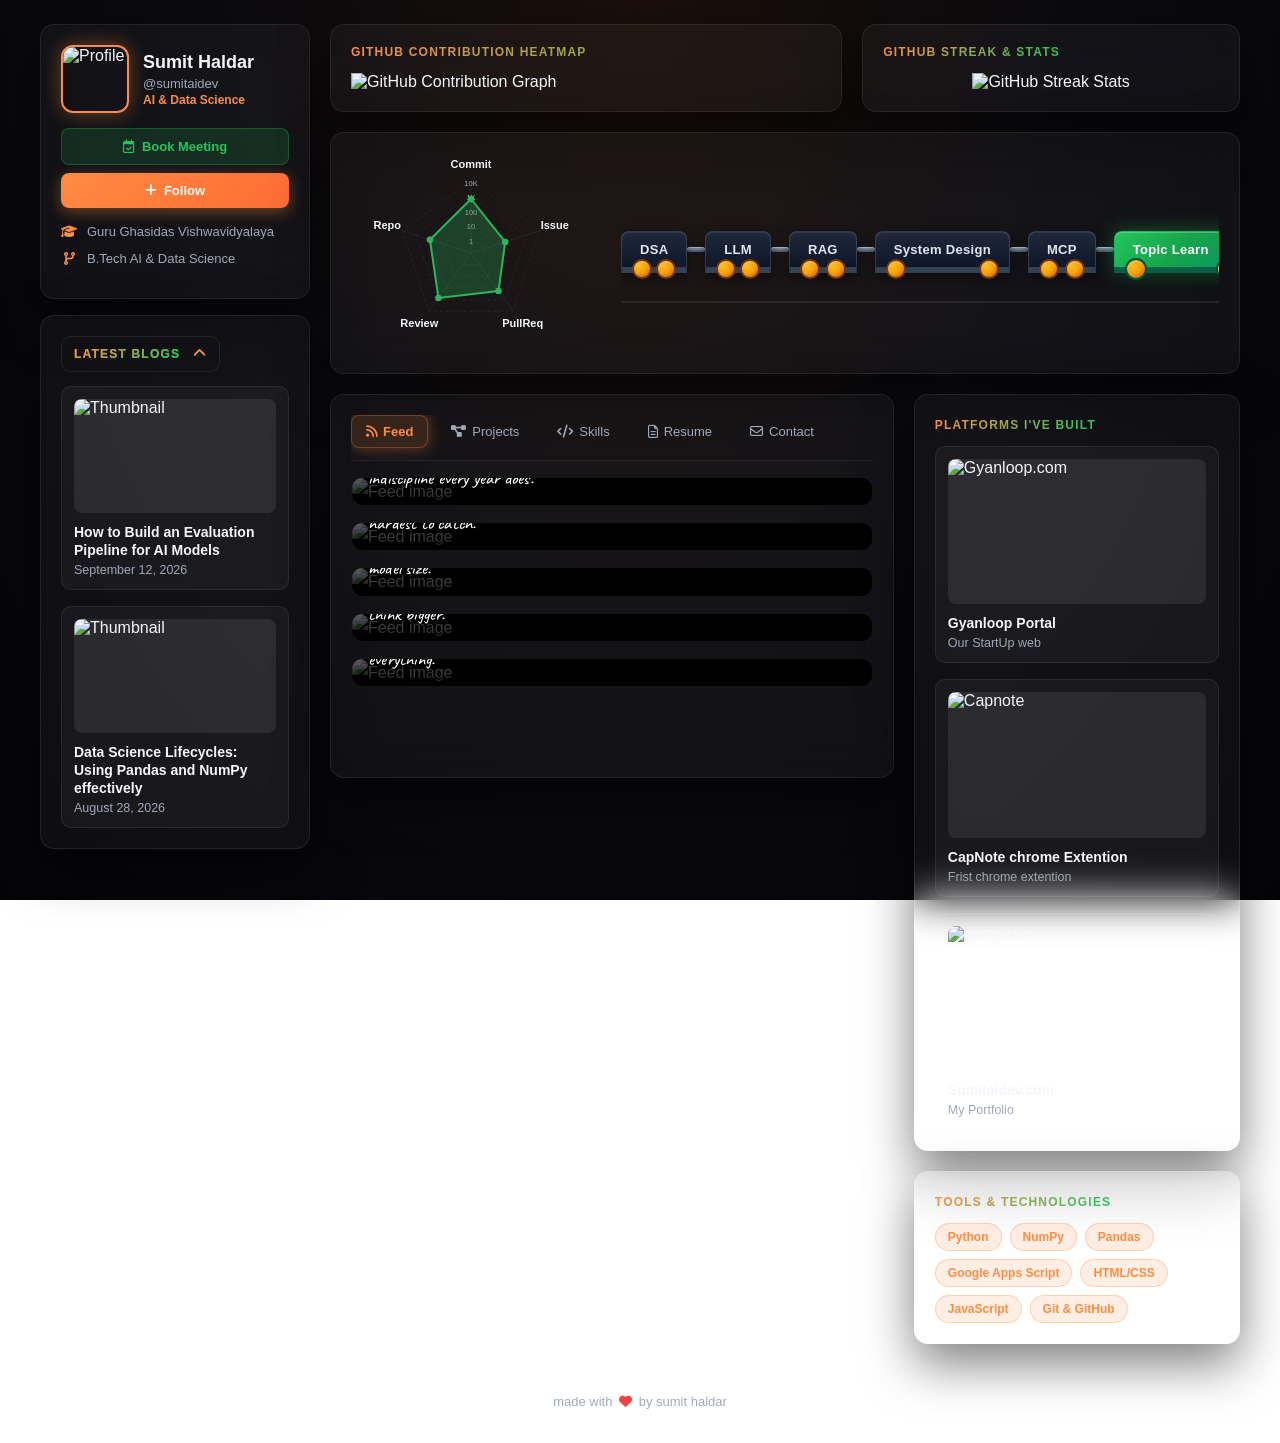
==== commit d65af1ee: "Update fmt.Println message from 'Hello' to 'Goodbye'" ====
--- a/index.html
+++ b/index.html
@@ -14,6 +14,9 @@
     
     <link rel="icon" type="image/png" href="https://raw.githubusercontent.com/sumitaidev/sumitaidev.github.io/refs/heads/main/css/Screenshot%202026-08-09%20233620.png">
     <link rel="stylesheet" href="https://cdnjs.cloudflare.com/ajax/libs/font-awesome/6.4.0/css/all.min.css">
+    <link rel="preconnect" href="https://fonts.googleapis.com">
+    <link rel="preconnect" href="https://fonts.gstatic.com" crossorigin>
+    <link href="https://fonts.googleapis.com/css2?family=Caveat:wght@400;500;600;700&family=Comic+Neue:wght@400;700&display=swap" rel="stylesheet">
     
     <style>
         /* ============================================================
@@ -50,6 +53,9 @@
             --chart-poly-fill: rgba(255, 140, 66, 0.22);
             --chart-poly-stroke: #ff8c42;
             --chart-dot: #ff8c42;
+
+            /* Excalidraw font family (FONT_FAMILY from @excalidraw/excalidraw) */
+            --excalidraw-font: "Virgil", "Cascadia", "Segoe Print", "Comic Sans MS", "Caveat", cursive;
         }
 
         * { box-sizing: border-box; }
@@ -142,7 +148,7 @@
         .info-list a:hover { text-decoration: underline; }
 
         /* ============================================================
-           📰 BLOG TOGGLE — fixed hover text visibility + clear toggle icon
+           📰 BLOG TOGGLE — text + icon always visible, rotates when closed
            ============================================================ */
         .blog-toggle {
             cursor: pointer;
@@ -165,7 +171,7 @@
 
         .blog-toggle:active { transform: scale(0.99); }
 
-        /* Gradient label text — independent of container background */
+        /* Gradient label text — always visible, independent of container bg */
         .blog-toggle > span {
             background: linear-gradient(135deg, var(--brand-orange) 0%, var(--brand-green) 100%);
             -webkit-background-clip: text;
@@ -176,21 +182,34 @@
             text-transform: uppercase;
             letter-spacing: 1.2px;
             font-size: 12px;
-        }
-
-        /* Toggle icon — always visible, rotates when closed */
+            flex: 1;
+            min-width: 0;
+        }
+
+        /* Toggle icon — solid orange, always visible, rotates when closed */
         .blog-toggle .toggle-icon {
-            transition: transform 0.3s ease;
             color: var(--brand-orange);
             font-size: 13px;
             flex-shrink: 0;
             margin-left: 8px;
+            transition: transform 0.3s ease;
+            display: inline-block;
+            -webkit-text-fill-color: var(--brand-orange);
+            background: none;
+            -webkit-background-clip: initial;
+            background-clip: initial;
+            line-height: 1;
         }
         .blog-toggle .toggle-icon.closed { transform: rotate(180deg); }
 
-        .blog-toggle.section-title {
-            margin: 0;
-            font-size: 12px;
+        /* Reset any inherited gradient from .section-title */
+        .blog-toggle.section-title { margin: 0; font-size: 12px; }
+        .blog-toggle.section-title .toggle-icon {
+            color: var(--brand-orange);
+            -webkit-text-fill-color: var(--brand-orange);
+            background: none;
+            -webkit-background-clip: initial;
+            background-clip: initial;
         }
 
         .blog-wrapper { max-height: 1500px; opacity: 1; transition: max-height 0.4s ease, opacity 0.3s ease, margin-top 0.3s ease; overflow: hidden; margin-top: 14px; }
@@ -426,12 +445,15 @@
             );
         }
 
+        /* Excalidraw hand-drawn font ONLY for image caption */
         .feed-card-caption p {
             margin: 0;
             color: #ffffff;
-            font-size: 14px;
+            font-family: var(--excalidraw-font);
+            font-size: 18px;
             font-weight: 500;
             line-height: 1.45;
+            letter-spacing: 0.2px;
             text-shadow: 0 2px 6px rgba(0, 0, 0, 0.95), 0 1px 3px rgba(0, 0, 0, 1);
         }
 
@@ -772,7 +794,7 @@
 
             /* Feed caption slightly smaller on mobile */
             .feed-card-caption { padding: 14px 14px 12px 14px; }
-            .feed-card-caption p { font-size: 13px; }
+            .feed-card-caption p { font-size: 16px; }
         }
 
         @media (max-width: 400px) {
@@ -780,7 +802,7 @@
             .tab { font-size: 9px; padding: 5px 2px; }
             .tab i { font-size: 16px; }
             .card { padding: 14px; }
-            .feed-card-caption p { font-size: 12.5px; }
+            .feed-card-caption p { font-size: 15px; }
         }
     </style>
 </head>
